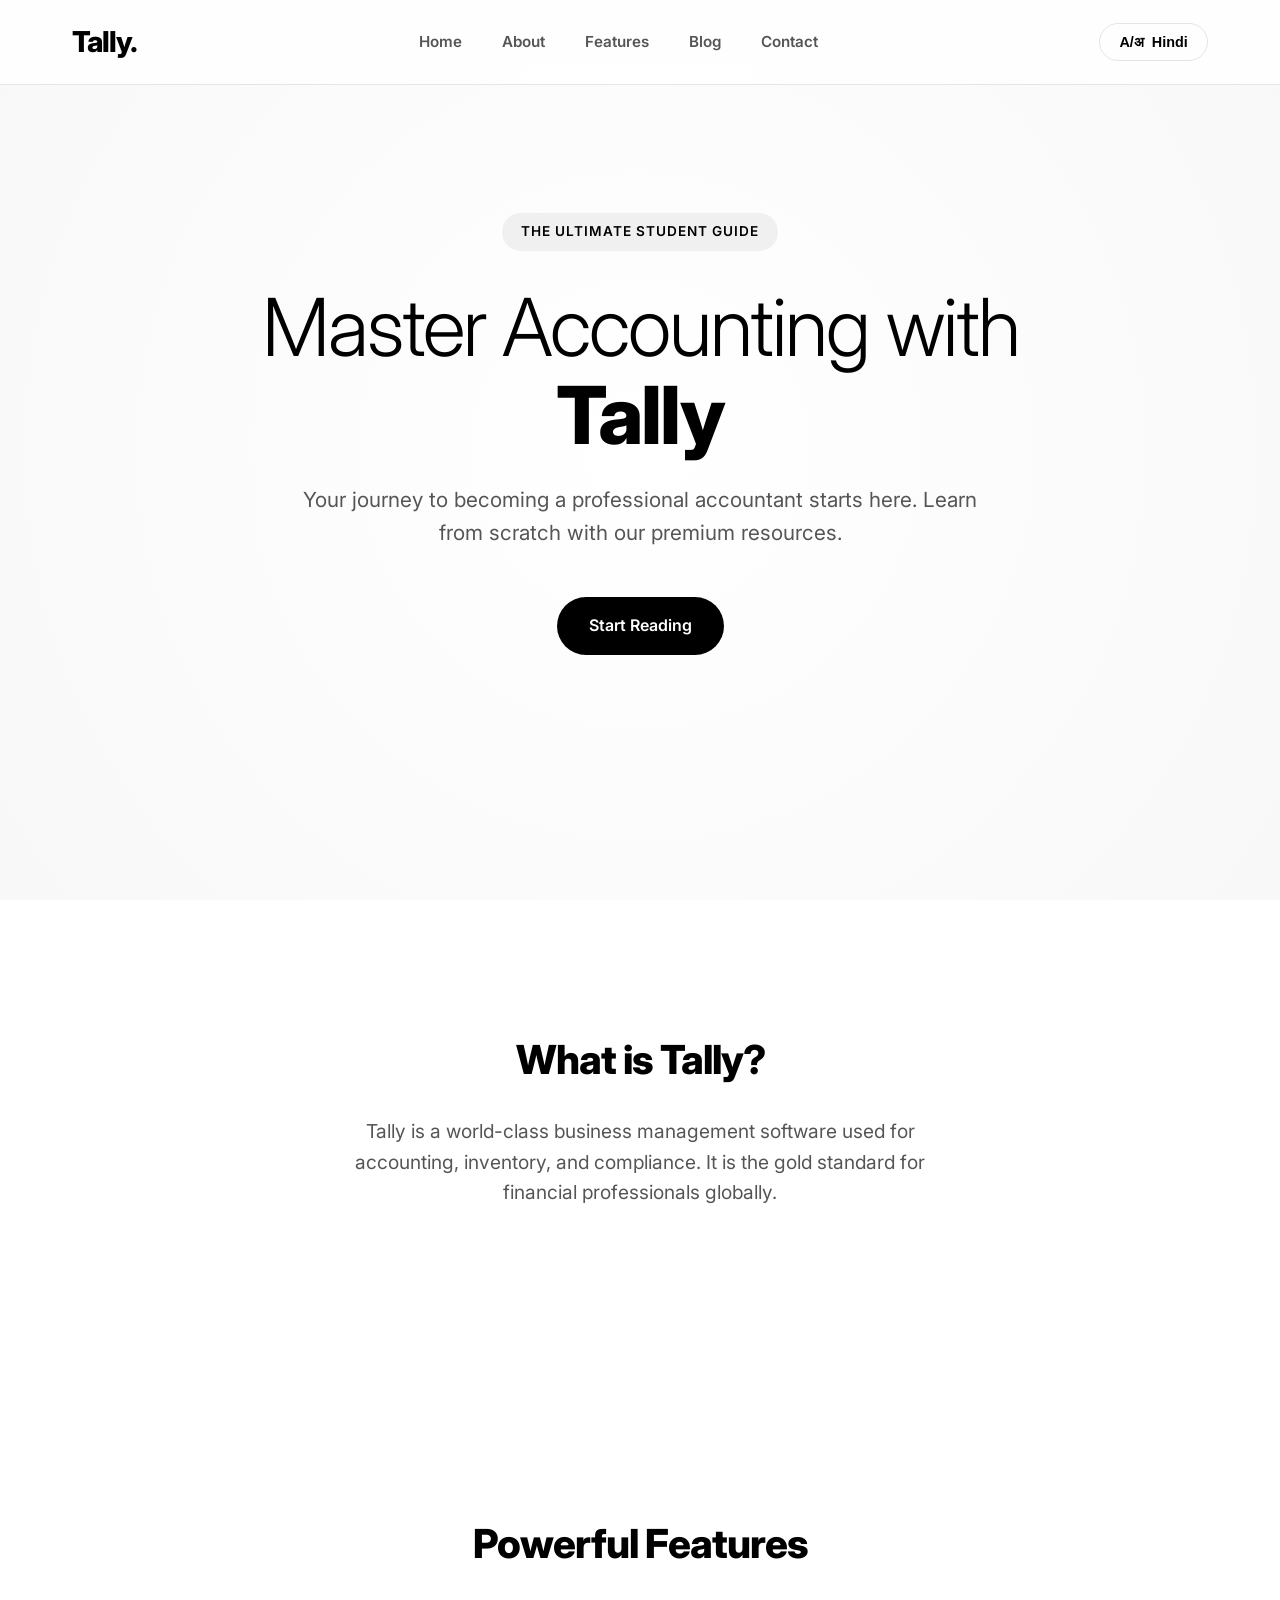
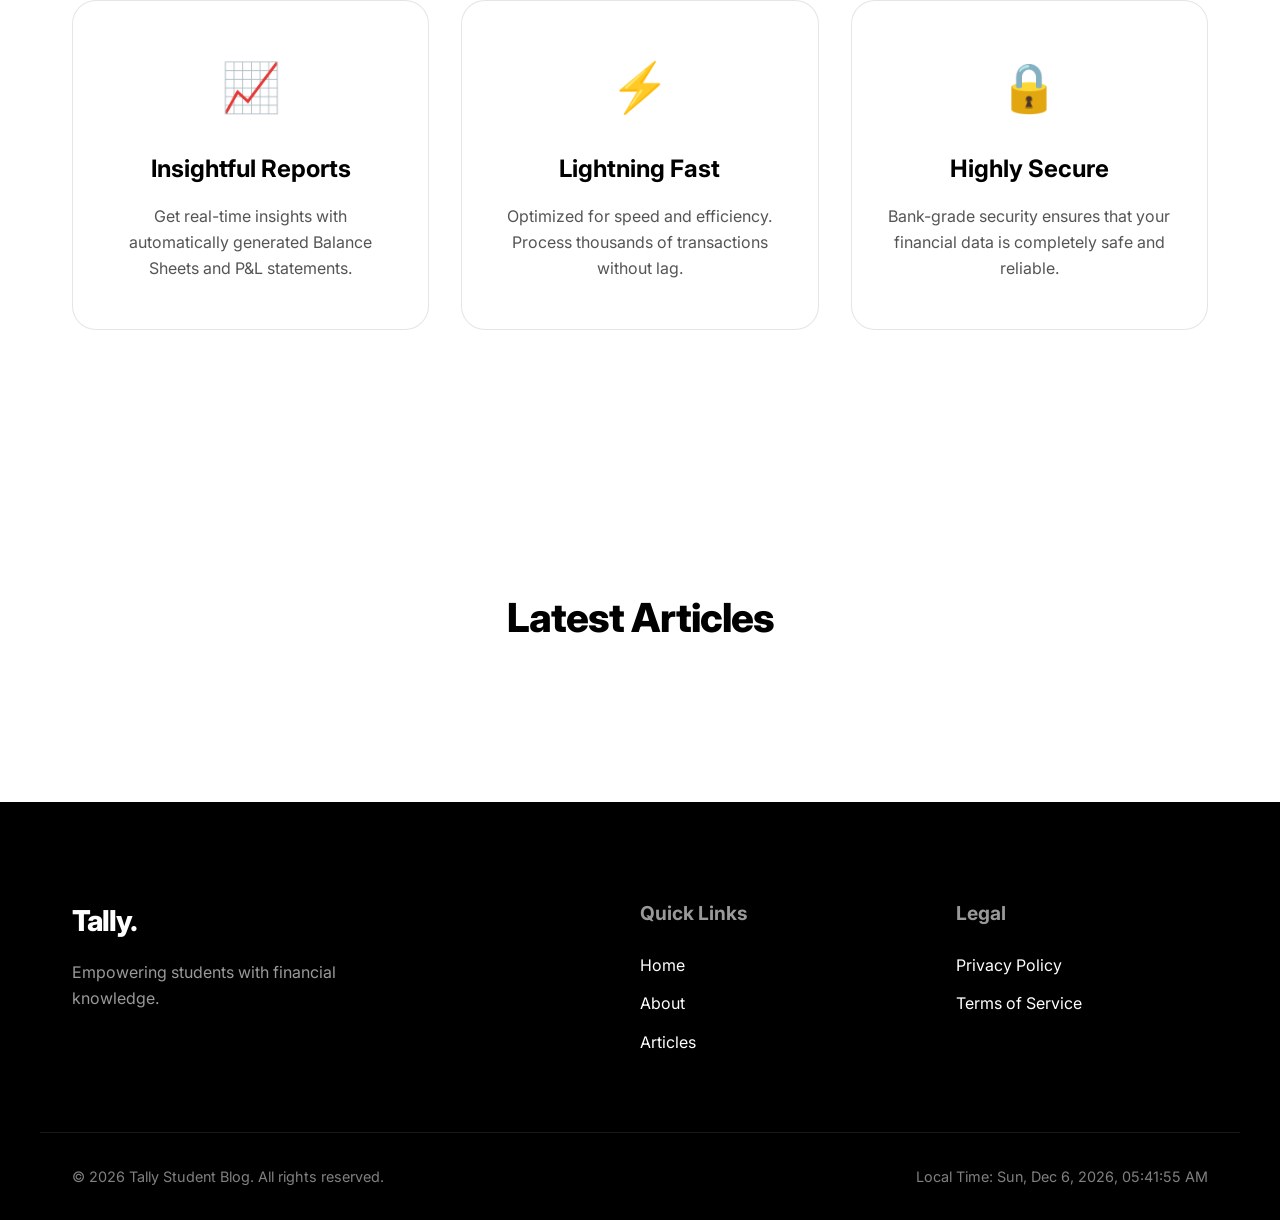
==== index.html @ 212e43d0 "Deployed website via PageIt" ====
<!DOCTYPE html>
<html lang="en">
<head>
    <meta charset="UTF-8">
    <meta name="viewport" content="width=device-width, initial-scale=1.0">
    <title>Tally</title>
    <link rel="preconnect" href="https://fonts.googleapis.com">
    <link rel="preconnect" href="https://fonts.gstatic.com" crossorigin>
    <link href="https://fonts.googleapis.com/css2?family=Inter:wght@300;400;600;800&display=swap" rel="stylesheet">
    <link rel="stylesheet" href="style.css">
</head>
<body>
    <header>
        <div class="header-container">
            <h1 class="logo">
                <span class="lang-en">Tally.</span>
                <span class="lang-hi hidden">टैली.</span>
            </h1>
            <nav>
                <ul class="nav-links">
                    <li><a href="#home" class="lang-en">Home</a><a href="#home" class="lang-hi hidden">होम</a></li>
                    <li><a href="#about" class="lang-en">About</a><a href="#about" class="lang-hi hidden">बारे में</a></li>
                    <li><a href="#features" class="lang-en">Features</a><a href="#features" class="lang-hi hidden">विशेषताएं</a></li>
                    <li><a href="#blog" class="lang-en">Blog</a><a href="#blog" class="lang-hi hidden">ब्लॉग</a></li>
                    <li><a href="#contact" class="lang-en">Contact</a><a href="#contact" class="lang-hi hidden">संपर्क</a></li>
                </ul>
            </nav>
            <button id="lang-toggle" class="btn">
                <span class="lang-text">A/अ</span> Hindi
            </button>
        </div>
    </header>

    <main>
        <section id="home" class="hero fade-in">
            <div class="hero-content">
                <div class="badge">
                    <span class="lang-en">The Ultimate Student Guide</span>
                    <span class="lang-hi hidden">छात्रों के लिए अंतिम मार्गदर्शिका</span>
                </div>
                <h2 class="lang-en title-large">Master Accounting with <br><strong>Tally</strong></h2>
                <h2 class="lang-hi hidden title-large"><strong>टैली</strong> के साथ <br>अकाउंटिंग में महारत हासिल करें</h2>
                <p class="lang-en subtitle">Your journey to becoming a professional accountant starts here. Learn from scratch with our premium resources.</p>
                <p class="lang-hi hidden subtitle">एक पेशेवर एकाउंटेंट बनने की आपकी यात्रा यहां से शुरू होती है। हमारे प्रीमियम संसाधनों के साथ शुरुआत से सीखें।</p>
                <div class="hero-actions">
                    <a href="#blog" class="btn-primary lang-en">Start Reading</a>
                    <a href="#blog" class="btn-primary lang-hi hidden">पढ़ना शुरू करें</a>
                </div>
            </div>
        </section>

        <section id="about" class="section fade-in">
            <div class="container text-center">
                <h3 class="lang-en section-title">What is Tally?</h3>
                <h3 class="lang-hi hidden section-title">टैली क्या है?</h3>
                <p class="lang-en section-desc">Tally is a world-class business management software used for accounting, inventory, and compliance. It is the gold standard for financial professionals globally.</p>
                <p class="lang-hi hidden section-desc">टैली अकाउंटिंग, इन्वेंट्री और अनुपालन के लिए उपयोग किया जाने वाला एक विश्व स्तरीय व्यवसाय प्रबंधन सॉफ्टवेयर है। यह विश्व स्तर पर वित्तीय पेशेवरों के लिए स्वर्ण मानक है।</p>
            </div>
        </section>

        <section id="features" class="section fade-in">
            <div class="container">
                <h3 class="lang-en section-title text-center">Powerful Features</h3>
                <h3 class="lang-hi hidden section-title text-center">शक्तिशाली विशेषताएं</h3>
                <div class="grid-3">
                    <div class="feature-card">
                        <div class="icon">📈</div>
                        <h4 class="lang-en">Insightful Reports</h4>
                        <h4 class="lang-hi hidden">व्यावहारिक रिपोर्ट</h4>
                        <p class="lang-en">Get real-time insights with automatically generated Balance Sheets and P&L statements.</p>
                        <p class="lang-hi hidden">स्वचालित रूप से उत्पन्न बैलेंस शीट और पी एंड एल स्टेटमेंट के साथ रीयल-टाइम अंतर्दृष्टि प्राप्त करें।</p>
                    </div>
                    <div class="feature-card">
                        <div class="icon">⚡</div>
                        <h4 class="lang-en">Lightning Fast</h4>
                        <h4 class="lang-hi hidden">बिजली सा तेज़</h4>
                        <p class="lang-en">Optimized for speed and efficiency. Process thousands of transactions without lag.</p>
                        <p class="lang-hi hidden">गति और दक्षता के लिए अनुकूलित। बिना अंतराल के हजारों लेनदेन की प्रक्रिया करें।</p>
                    </div>
                    <div class="feature-card">
                        <div class="icon">🔒</div>
                        <h4 class="lang-en">Highly Secure</h4>
                        <h4 class="lang-hi hidden">अत्यधिक सुरक्षित</h4>
                        <p class="lang-en">Bank-grade security ensures that your financial data is completely safe and reliable.</p>
                        <p class="lang-hi hidden">बैंक-ग्रेड सुरक्षा यह सुनिश्चित करती है कि आपका वित्तीय डेटा पूरी तरह से सुरक्षित और विश्वसनीय है।</p>
                    </div>
                </div>
            </div>
        </section>

        <section id="blog" class="section fade-in">
            <div class="container">
                <h3 class="lang-en section-title text-center">Latest Articles</h3>
                <h3 class="lang-hi hidden section-title text-center">नवीनतम लेख</h3>
                
                <div class="blog-grid">
                    <!-- NAYE BLOG CARDS YAHAN AAYENGE -->
                    <!-- PAGEIT_AUTO_INJECT_START -->
                    <!-- PAGEIT_AUTO_INJECT_END -->

                    <!-- TEMPLATE ENGINE FOR CARDS -->
                    <div style="display: none;">
                        <!-- PAGEIT_TEMPLATE_START -->
                        <article class="blog-card glass">
                            <h3 class="lang-en">{title}</h3>
                            <h3 class="lang-hi hidden">{title}</h3>
                            <div class="blog-content lang-en">
                                <p>Learn more about {title} in this detailed guide. Read the full article to master this topic.</p>
                            </div>
                            <div class="blog-content lang-hi hidden">
                                <p>इस विस्तृत मार्गदर्शिका में {title} के बारे में अधिक जानें। इस विषय में महारत हासिल करने के लिए पूरा लेख पढ़ें।</p>
                            </div>
                            <a href="{url}" class="read-more lang-en">Read Article &rarr;</a>
                            <a href="{url}" class="read-more lang-hi hidden">लेख पढ़ें &rarr;</a>
                        </article>
                        <!-- PAGEIT_TEMPLATE_END -->
                    </div>
                </div>
            </div>
        </section>
    </main>

    <footer id="contact">
        <div class="container footer-grid">
            <div class="footer-col">
                <h2 class="logo">
                    <span class="lang-en">Tally.</span>
                    <span class="lang-hi hidden">टैली.</span>
                </h2>
                <p class="lang-en">Empowering students with financial knowledge.</p>
                <p class="lang-hi hidden">छात्रों को वित्तीय ज्ञान के साथ सशक्त बनाना।</p>
            </div>
            <div class="footer-col">
                <h4 class="lang-en">Quick Links</h4>
                <h4 class="lang-hi hidden">त्वरित लिंक</h4>
                <ul>
                    <li><a href="#home" class="lang-en">Home</a><a href="#home" class="lang-hi hidden">होम</a></li>
                    <li><a href="#about" class="lang-en">About</a><a href="#about" class="lang-hi hidden">बारे में</a></li>
                    <li><a href="#blog" class="lang-en">Articles</a><a href="#blog" class="lang-hi hidden">लेख</a></li>
                </ul>
            </div>
            <div class="footer-col">
                <h4 class="lang-en">Legal</h4>
                <h4 class="lang-hi hidden">कानूनी</h4>
                <ul>
                    <li><a href="#" class="lang-en">Privacy Policy</a><a href="#" class="lang-hi hidden">गोपनीयता नीति</a></li>
                    <li><a href="#" class="lang-en">Terms of Service</a><a href="#" class="lang-hi hidden">सेवा की शर्तें</a></li>
                </ul>
            </div>
        </div>
        <div class="footer-bottom container">
            <p class="lang-en">&copy; 2026 Tally Student Blog. All rights reserved.</p>
            <p class="lang-hi hidden">&copy; 2026 टैली स्टूडेंट ब्लॉग. सभी अधिकार सुरक्षित।</p>
            <div class="clock-container">
                <span class="lang-en">Local Time: </span>
                <span class="lang-hi hidden">स्थानीय समय: </span>
                <span id="live-clock"></span>
            </div>
        </div>
    </footer>

    <script src="script.js"></script>

    <!-- FULL PAGE WRAPPER TEMPLATE (Ye naye blogs me Header/Footer add karega) -->
    <div style="display: none;">
        <!-- PAGEIT_PAGE_TEMPLATE_START -->
        <!DOCTYPE html>
        <html lang="en">
        <head>
            <meta charset="UTF-8">
            <meta name="viewport" content="width=device-width, initial-scale=1.0">
            <title>{title} - Tally</title>
            <link rel="preconnect" href="https://fonts.googleapis.com">
            <link rel="preconnect" href="https://fonts.gstatic.com" crossorigin>
            <link href="https://fonts.googleapis.com/css2?family=Inter:wght@300;400;600;800&display=swap" rel="stylesheet">
            <link rel="stylesheet" href="style.css">
            <style>
                .blog-page-content { max-width: 800px; margin: 120px auto 50px; padding: 2rem; background: #fff; border-radius: 12px; box-shadow: 0 10px 30px rgba(0,0,0,0.05); }
                .blog-page-content h1 { font-size: 2.5rem; margin-bottom: 1.5rem; }
                .blog-page-content p { font-size: 1.1rem; line-height: 1.8; margin-bottom: 1.5rem; color: #444; }
                .blog-page-content img { max-width: 100%; border-radius: 8px; margin: 1rem 0; }
            </style>
        </head>
        <body>
            <header>
                <div class="header-container">
                    <h1 class="logo">Tally.</h1>
                    <nav>
                        <ul class="nav-links">
                            <li><a href="index.html" style="text-decoration: none; font-weight: bold; color: black;">&larr; Back to Home</a></li>
                        </ul>
                    </nav>
                </div>
            </header>

            <main class="blog-page-content">
                <h1>{title}</h1>
                <hr style="margin-bottom: 20px; border: 0; border-top: 1px solid #eee;">
                
                <div class="content-body">
                    {content}
                </div>
            </main>

            <footer style="background: #000; color: #fff; padding: 2rem; text-align: center; margin-top: 50px;">
                <p>&copy; 2026 Tally Student Blog. All rights reserved.</p>
            </footer>
        </body>
        </html>
        <!-- PAGEIT_PAGE_TEMPLATE_END -->
    </div>

</body>
</html>
---- style.css ----
/* Tally Blog - Premium Minimalist Theme */

:root {
    --bg-color: #ffffff;
    --text-primary: #000000;
    --text-secondary: #555555;
    --border-color: rgba(0, 0, 0, 0.1);
    --hover-bg: rgba(0, 0, 0, 0.05);
    --card-bg: #ffffff;
    --font-main: 'Inter', sans-serif;
    --transition: all 0.4s cubic-bezier(0.16, 1, 0.3, 1);
}

html {
    scroll-behavior: smooth;
}

* {
    margin: 0;
    padding: 0;
    box-sizing: border-box;
}

body {
    font-family: var(--font-main);
    background-color: var(--bg-color);
    color: var(--text-primary);
    line-height: 1.6;
    -webkit-font-smoothing: antialiased;
    overflow-x: hidden;
}

.hidden {
    display: none !important;
}

.container {
    max-width: 1200px;
    margin: 0 auto;
    padding: 0 2rem;
}

.text-center { text-align: center; }

/* Header with Glassmorphism */
header {
    position: fixed;
    top: 0;
    width: 100%;
    z-index: 1000;
    background: rgba(255, 255, 255, 0.8);
    backdrop-filter: blur(12px);
    -webkit-backdrop-filter: blur(12px);
    border-bottom: 1px solid var(--border-color);
    transition: var(--transition);
}

.header-container {
    max-width: 1200px;
    margin: 0 auto;
    padding: 1.2rem 2rem;
    display: flex;
    justify-content: space-between;
    align-items: center;
}

.logo {
    font-size: 1.8rem;
    font-weight: 800;
    letter-spacing: -1px;
}

nav ul {
    list-style: none;
    display: flex;
    gap: 2.5rem;
}

nav a {
    text-decoration: none;
    color: var(--text-secondary);
    font-weight: 600;
    font-size: 0.95rem;
    transition: var(--transition);
    position: relative;
}

nav a:hover {
    color: var(--text-primary);
}

nav a::after {
    content: '';
    position: absolute;
    width: 0;
    height: 2px;
    bottom: -4px;
    left: 0;
    background-color: var(--text-primary);
    transition: var(--transition);
}

nav a:hover::after {
    width: 100%;
}

/* Button styling */
.btn {
    background-color: transparent;
    color: var(--text-primary);
    border: 1px solid var(--border-color);
    border-radius: 50px;
    padding: 0.6rem 1.2rem;
    font-weight: 600;
    font-size: 0.9rem;
    cursor: pointer;
    transition: var(--transition);
    display: flex;
    align-items: center;
    gap: 0.5rem;
}

.btn:hover {
    background-color: var(--text-primary);
    color: var(--bg-color);
    transform: translateY(-2px);
    box-shadow: 0 10px 20px rgba(0,0,0,0.1);
}

.btn-primary {
    background-color: var(--text-primary);
    color: var(--bg-color);
    text-decoration: none;
    padding: 1rem 2rem;
    border-radius: 50px;
    font-weight: 600;
    display: inline-block;
    transition: var(--transition);
}

.btn-primary:hover {
    transform: translateY(-3px) scale(1.02);
    box-shadow: 0 15px 30px rgba(0,0,0,0.15);
}

/* Sections */
section {
    padding: 8rem 0;
}

.section-title {
    font-size: 2.5rem;
    font-weight: 800;
    margin-bottom: 1.5rem;
    letter-spacing: -1px;
}

.section-desc {
    font-size: 1.2rem;
    color: var(--text-secondary);
    max-width: 600px;
    margin: 0 auto 3rem;
}

/* Hero Section */
.hero {
    min-height: 100vh;
    display: flex;
    align-items: center;
    justify-content: center;
    text-align: center;
    padding-top: 6rem;
    background: radial-gradient(circle at center, #ffffff 0%, #f8f8f8 100%);
}

.badge {
    display: inline-block;
    padding: 0.5rem 1.2rem;
    background: var(--hover-bg);
    border-radius: 50px;
    font-size: 0.85rem;
    font-weight: 600;
    margin-bottom: 2rem;
    letter-spacing: 1px;
    text-transform: uppercase;
}

.title-large {
    font-size: 5rem;
    font-weight: 300;
    line-height: 1.1;
    letter-spacing: -2px;
    margin-bottom: 1.5rem;
}

.title-large strong {
    font-weight: 800;
}

.subtitle {
    font-size: 1.3rem;
    color: var(--text-secondary);
    max-width: 700px;
    margin: 0 auto 3rem;
}

/* Features Grid */
.grid-3 {
    display: grid;
    grid-template-columns: repeat(auto-fit, minmax(300px, 1fr));
    gap: 2rem;
}

.feature-card {
    padding: 3rem 2rem;
    border-radius: 24px;
    background: var(--card-bg);
    border: 1px solid var(--border-color);
    transition: var(--transition);
    text-align: center;
}

.feature-card:hover {
    transform: translateY(-10px);
    box-shadow: 0 20px 40px rgba(0,0,0,0.08);
    border-color: rgba(0,0,0,0.2);
}

.feature-card .icon {
    font-size: 3rem;
    margin-bottom: 1.5rem;
}

.feature-card h4 {
    font-size: 1.5rem;
    margin-bottom: 1rem;
}

.feature-card p {
    color: var(--text-secondary);
}

/* Blog Grid */
.blog-grid {
    display: grid;
    grid-template-columns: repeat(auto-fit, minmax(400px, 1fr));
    gap: 3rem;
    max-width: 1000px;
    margin: 0 auto;
}

.blog-card {
    padding: 3rem;
    border-radius: 24px;
    border: 1px solid var(--border-color);
    background: var(--bg-color);
    transition: var(--transition);
    position: relative;
    overflow: hidden;
}

.blog-card::before {
    content: '';
    position: absolute;
    top: 0; left: 0; width: 100%; height: 100%;
    background: linear-gradient(135deg, rgba(0,0,0,0.02) 0%, rgba(0,0,0,0) 100%);
    opacity: 0;
    transition: var(--transition);
}

.blog-card:hover::before {
    opacity: 1;
}

.blog-card:hover {
    transform: translateY(-5px);
    box-shadow: 0 15px 35px rgba(0,0,0,0.06);
}

.blog-card h3 {
    font-size: 1.8rem;
    margin-bottom: 1.5rem;
    letter-spacing: -0.5px;
}

.blog-card p {
    color: var(--text-secondary);
    margin-bottom: 2rem;
}

.read-more {
    text-decoration: none;
    color: var(--text-primary);
    font-weight: 600;
    display: inline-flex;
    align-items: center;
    transition: var(--transition);
}

.read-more:hover {
    transform: translateX(5px);
}

/* Footer */
footer {
    background: #000000;
    color: #ffffff;
    padding: 6rem 0 2rem;
}

footer .logo {
    color: #ffffff;
    margin-bottom: 1rem;
}

.footer-grid {
    display: grid;
    grid-template-columns: 2fr 1fr 1fr;
    gap: 4rem;
    margin-bottom: 4rem;
}

.footer-col h4 {
    font-size: 1.2rem;
    margin-bottom: 1.5rem;
    color: rgba(255,255,255,0.6);
}

.footer-col p {
    color: rgba(255,255,255,0.6);
    max-width: 300px;
}

.footer-col ul {
    list-style: none;
}

.footer-col ul li {
    margin-bottom: 0.8rem;
}

.footer-col ul a {
    color: #ffffff;
    text-decoration: none;
    transition: var(--transition);
}

.footer-col ul a:hover {
    opacity: 0.7;
    padding-left: 5px;
}

.footer-bottom {
    display: flex;
    justify-content: space-between;
    align-items: center;
    padding-top: 2rem;
    border-top: 1px solid rgba(255,255,255,0.1);
    color: rgba(255,255,255,0.5);
    font-size: 0.9rem;
}

/* Animations */
.fade-in {
    opacity: 0;
    transform: translateY(30px);
    transition: opacity 0.8s ease-out, transform 0.8s ease-out;
}

.fade-in.visible {
    opacity: 1;
    transform: translateY(0);
}

/* Responsive */
@media (max-width: 768px) {
    .header-container { padding: 1rem; }
    nav { display: none; }
    .title-large { font-size: 3.5rem; }
    .hero { padding-top: 4rem; }
    .grid-3 { grid-template-columns: 1fr; }
    .footer-grid { grid-template-columns: 1fr; gap: 2rem; }
    .footer-bottom { flex-direction: column; gap: 1rem; text-align: center; }
}
---- style.css ----
/* Tally Blog - Premium Minimalist Theme */

:root {
    --bg-color: #ffffff;
    --text-primary: #000000;
    --text-secondary: #555555;
    --border-color: rgba(0, 0, 0, 0.1);
    --hover-bg: rgba(0, 0, 0, 0.05);
    --card-bg: #ffffff;
    --font-main: 'Inter', sans-serif;
    --transition: all 0.4s cubic-bezier(0.16, 1, 0.3, 1);
}

html {
    scroll-behavior: smooth;
}

* {
    margin: 0;
    padding: 0;
    box-sizing: border-box;
}

body {
    font-family: var(--font-main);
    background-color: var(--bg-color);
    color: var(--text-primary);
    line-height: 1.6;
    -webkit-font-smoothing: antialiased;
    overflow-x: hidden;
}

.hidden {
    display: none !important;
}

.container {
    max-width: 1200px;
    margin: 0 auto;
    padding: 0 2rem;
}

.text-center { text-align: center; }

/* Header with Glassmorphism */
header {
    position: fixed;
    top: 0;
    width: 100%;
    z-index: 1000;
    background: rgba(255, 255, 255, 0.8);
    backdrop-filter: blur(12px);
    -webkit-backdrop-filter: blur(12px);
    border-bottom: 1px solid var(--border-color);
    transition: var(--transition);
}

.header-container {
    max-width: 1200px;
    margin: 0 auto;
    padding: 1.2rem 2rem;
    display: flex;
    justify-content: space-between;
    align-items: center;
}

.logo {
    font-size: 1.8rem;
    font-weight: 800;
    letter-spacing: -1px;
}

nav ul {
    list-style: none;
    display: flex;
    gap: 2.5rem;
}

nav a {
    text-decoration: none;
    color: var(--text-secondary);
    font-weight: 600;
    font-size: 0.95rem;
    transition: var(--transition);
    position: relative;
}

nav a:hover {
    color: var(--text-primary);
}

nav a::after {
    content: '';
    position: absolute;
    width: 0;
    height: 2px;
    bottom: -4px;
    left: 0;
    background-color: var(--text-primary);
    transition: var(--transition);
}

nav a:hover::after {
    width: 100%;
}

/* Button styling */
.btn {
    background-color: transparent;
    color: var(--text-primary);
    border: 1px solid var(--border-color);
    border-radius: 50px;
    padding: 0.6rem 1.2rem;
    font-weight: 600;
    font-size: 0.9rem;
    cursor: pointer;
    transition: var(--transition);
    display: flex;
    align-items: center;
    gap: 0.5rem;
}

.btn:hover {
    background-color: var(--text-primary);
    color: var(--bg-color);
    transform: translateY(-2px);
    box-shadow: 0 10px 20px rgba(0,0,0,0.1);
}

.btn-primary {
    background-color: var(--text-primary);
    color: var(--bg-color);
    text-decoration: none;
    padding: 1rem 2rem;
    border-radius: 50px;
    font-weight: 600;
    display: inline-block;
    transition: var(--transition);
}

.btn-primary:hover {
    transform: translateY(-3px) scale(1.02);
    box-shadow: 0 15px 30px rgba(0,0,0,0.15);
}

/* Sections */
section {
    padding: 8rem 0;
}

.section-title {
    font-size: 2.5rem;
    font-weight: 800;
    margin-bottom: 1.5rem;
    letter-spacing: -1px;
}

.section-desc {
    font-size: 1.2rem;
    color: var(--text-secondary);
    max-width: 600px;
    margin: 0 auto 3rem;
}

/* Hero Section */
.hero {
    min-height: 100vh;
    display: flex;
    align-items: center;
    justify-content: center;
    text-align: center;
    padding-top: 6rem;
    background: radial-gradient(circle at center, #ffffff 0%, #f8f8f8 100%);
}

.badge {
    display: inline-block;
    padding: 0.5rem 1.2rem;
    background: var(--hover-bg);
    border-radius: 50px;
    font-size: 0.85rem;
    font-weight: 600;
    margin-bottom: 2rem;
    letter-spacing: 1px;
    text-transform: uppercase;
}

.title-large {
    font-size: 5rem;
    font-weight: 300;
    line-height: 1.1;
    letter-spacing: -2px;
    margin-bottom: 1.5rem;
}

.title-large strong {
    font-weight: 800;
}

.subtitle {
    font-size: 1.3rem;
    color: var(--text-secondary);
    max-width: 700px;
    margin: 0 auto 3rem;
}

/* Features Grid */
.grid-3 {
    display: grid;
    grid-template-columns: repeat(auto-fit, minmax(300px, 1fr));
    gap: 2rem;
}

.feature-card {
    padding: 3rem 2rem;
    border-radius: 24px;
    background: var(--card-bg);
    border: 1px solid var(--border-color);
    transition: var(--transition);
    text-align: center;
}

.feature-card:hover {
    transform: translateY(-10px);
    box-shadow: 0 20px 40px rgba(0,0,0,0.08);
    border-color: rgba(0,0,0,0.2);
}

.feature-card .icon {
    font-size: 3rem;
    margin-bottom: 1.5rem;
}

.feature-card h4 {
    font-size: 1.5rem;
    margin-bottom: 1rem;
}

.feature-card p {
    color: var(--text-secondary);
}

/* Blog Grid */
.blog-grid {
    display: grid;
    grid-template-columns: repeat(auto-fit, minmax(400px, 1fr));
    gap: 3rem;
    max-width: 1000px;
    margin: 0 auto;
}

.blog-card {
    padding: 3rem;
    border-radius: 24px;
    border: 1px solid var(--border-color);
    background: var(--bg-color);
    transition: var(--transition);
    position: relative;
    overflow: hidden;
}

.blog-card::before {
    content: '';
    position: absolute;
    top: 0; left: 0; width: 100%; height: 100%;
    background: linear-gradient(135deg, rgba(0,0,0,0.02) 0%, rgba(0,0,0,0) 100%);
    opacity: 0;
    transition: var(--transition);
}

.blog-card:hover::before {
    opacity: 1;
}

.blog-card:hover {
    transform: translateY(-5px);
    box-shadow: 0 15px 35px rgba(0,0,0,0.06);
}

.blog-card h3 {
    font-size: 1.8rem;
    margin-bottom: 1.5rem;
    letter-spacing: -0.5px;
}

.blog-card p {
    color: var(--text-secondary);
    margin-bottom: 2rem;
}

.read-more {
    text-decoration: none;
    color: var(--text-primary);
    font-weight: 600;
    display: inline-flex;
    align-items: center;
    transition: var(--transition);
}

.read-more:hover {
    transform: translateX(5px);
}

/* Footer */
footer {
    background: #000000;
    color: #ffffff;
    padding: 6rem 0 2rem;
}

footer .logo {
    color: #ffffff;
    margin-bottom: 1rem;
}

.footer-grid {
    display: grid;
    grid-template-columns: 2fr 1fr 1fr;
    gap: 4rem;
    margin-bottom: 4rem;
}

.footer-col h4 {
    font-size: 1.2rem;
    margin-bottom: 1.5rem;
    color: rgba(255,255,255,0.6);
}

.footer-col p {
    color: rgba(255,255,255,0.6);
    max-width: 300px;
}

.footer-col ul {
    list-style: none;
}

.footer-col ul li {
    margin-bottom: 0.8rem;
}

.footer-col ul a {
    color: #ffffff;
    text-decoration: none;
    transition: var(--transition);
}

.footer-col ul a:hover {
    opacity: 0.7;
    padding-left: 5px;
}

.footer-bottom {
    display: flex;
    justify-content: space-between;
    align-items: center;
    padding-top: 2rem;
    border-top: 1px solid rgba(255,255,255,0.1);
    color: rgba(255,255,255,0.5);
    font-size: 0.9rem;
}

/* Animations */
.fade-in {
    opacity: 0;
    transform: translateY(30px);
    transition: opacity 0.8s ease-out, transform 0.8s ease-out;
}

.fade-in.visible {
    opacity: 1;
    transform: translateY(0);
}

/* Responsive */
@media (max-width: 768px) {
    .header-container { padding: 1rem; }
    nav { display: none; }
    .title-large { font-size: 3.5rem; }
    .hero { padding-top: 4rem; }
    .grid-3 { grid-template-columns: 1fr; }
    .footer-grid { grid-template-columns: 1fr; gap: 2rem; }
    .footer-bottom { flex-direction: column; gap: 1rem; text-align: center; }
}
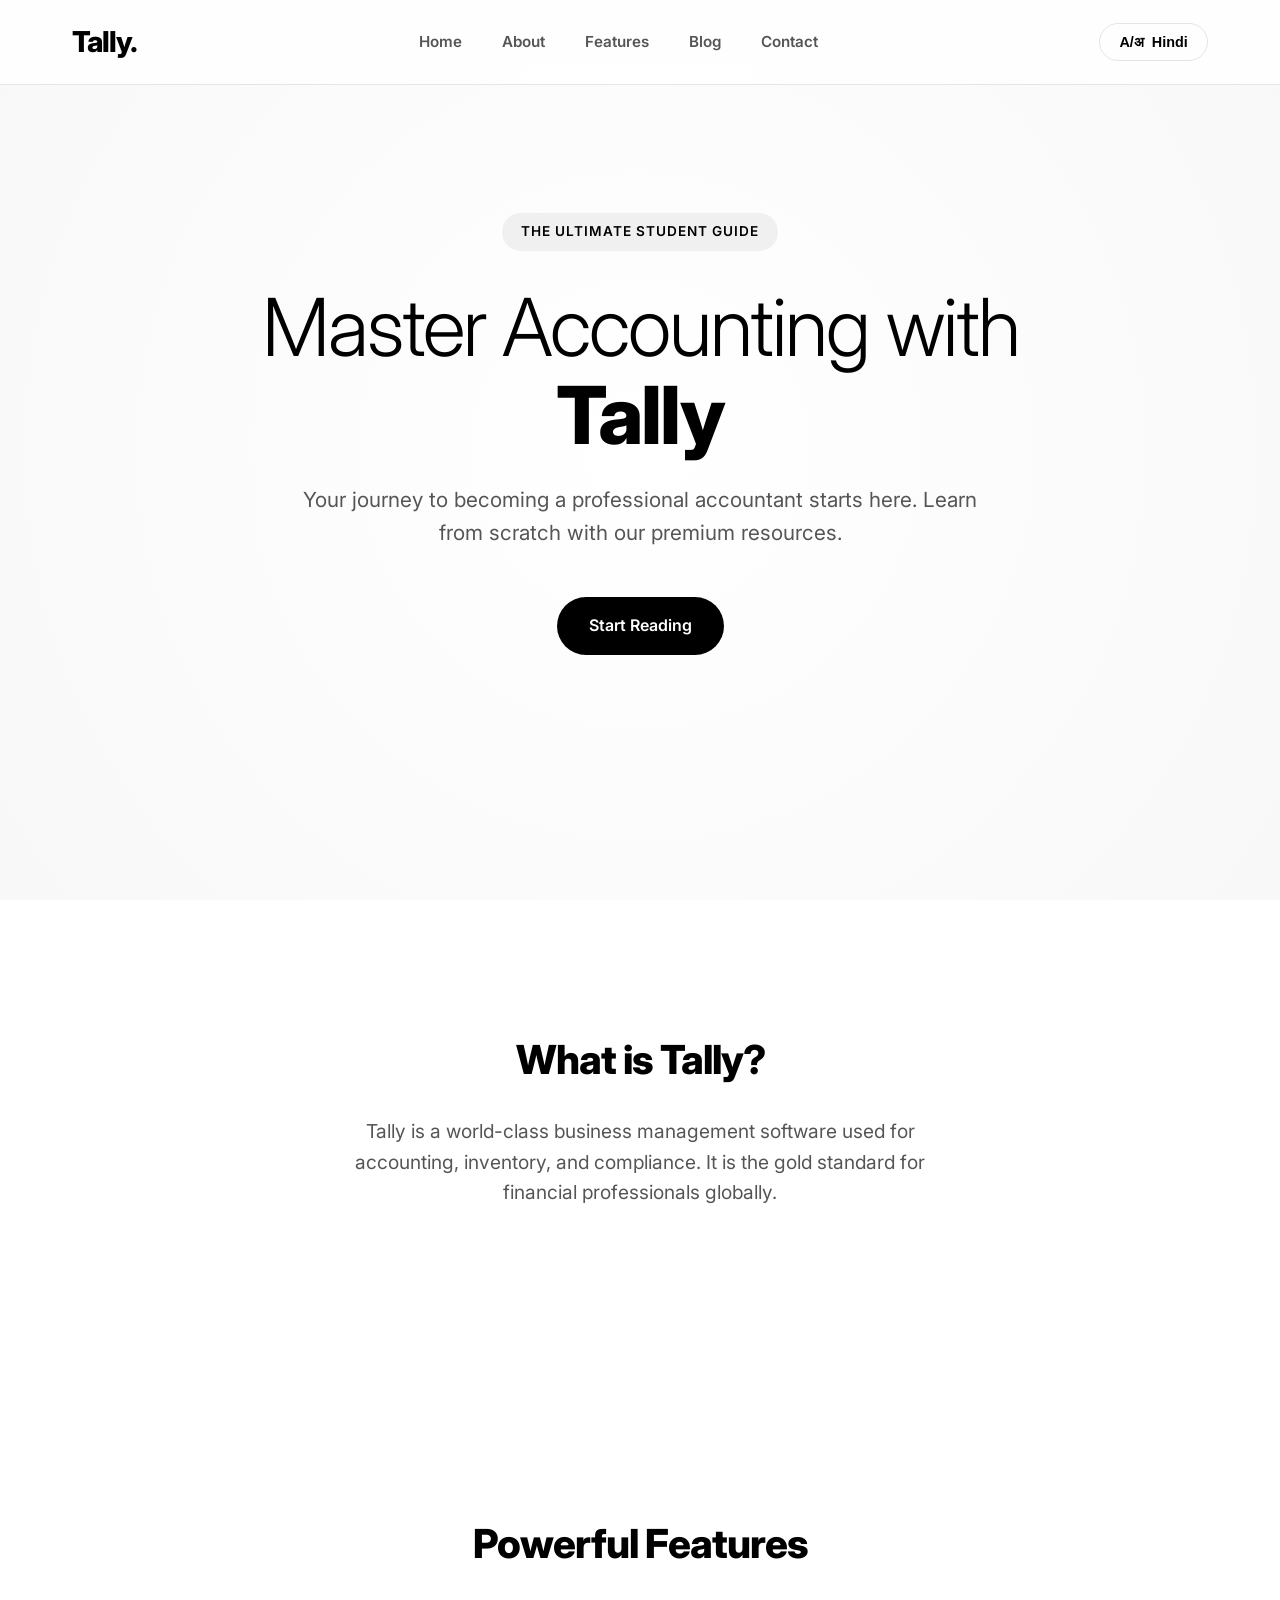
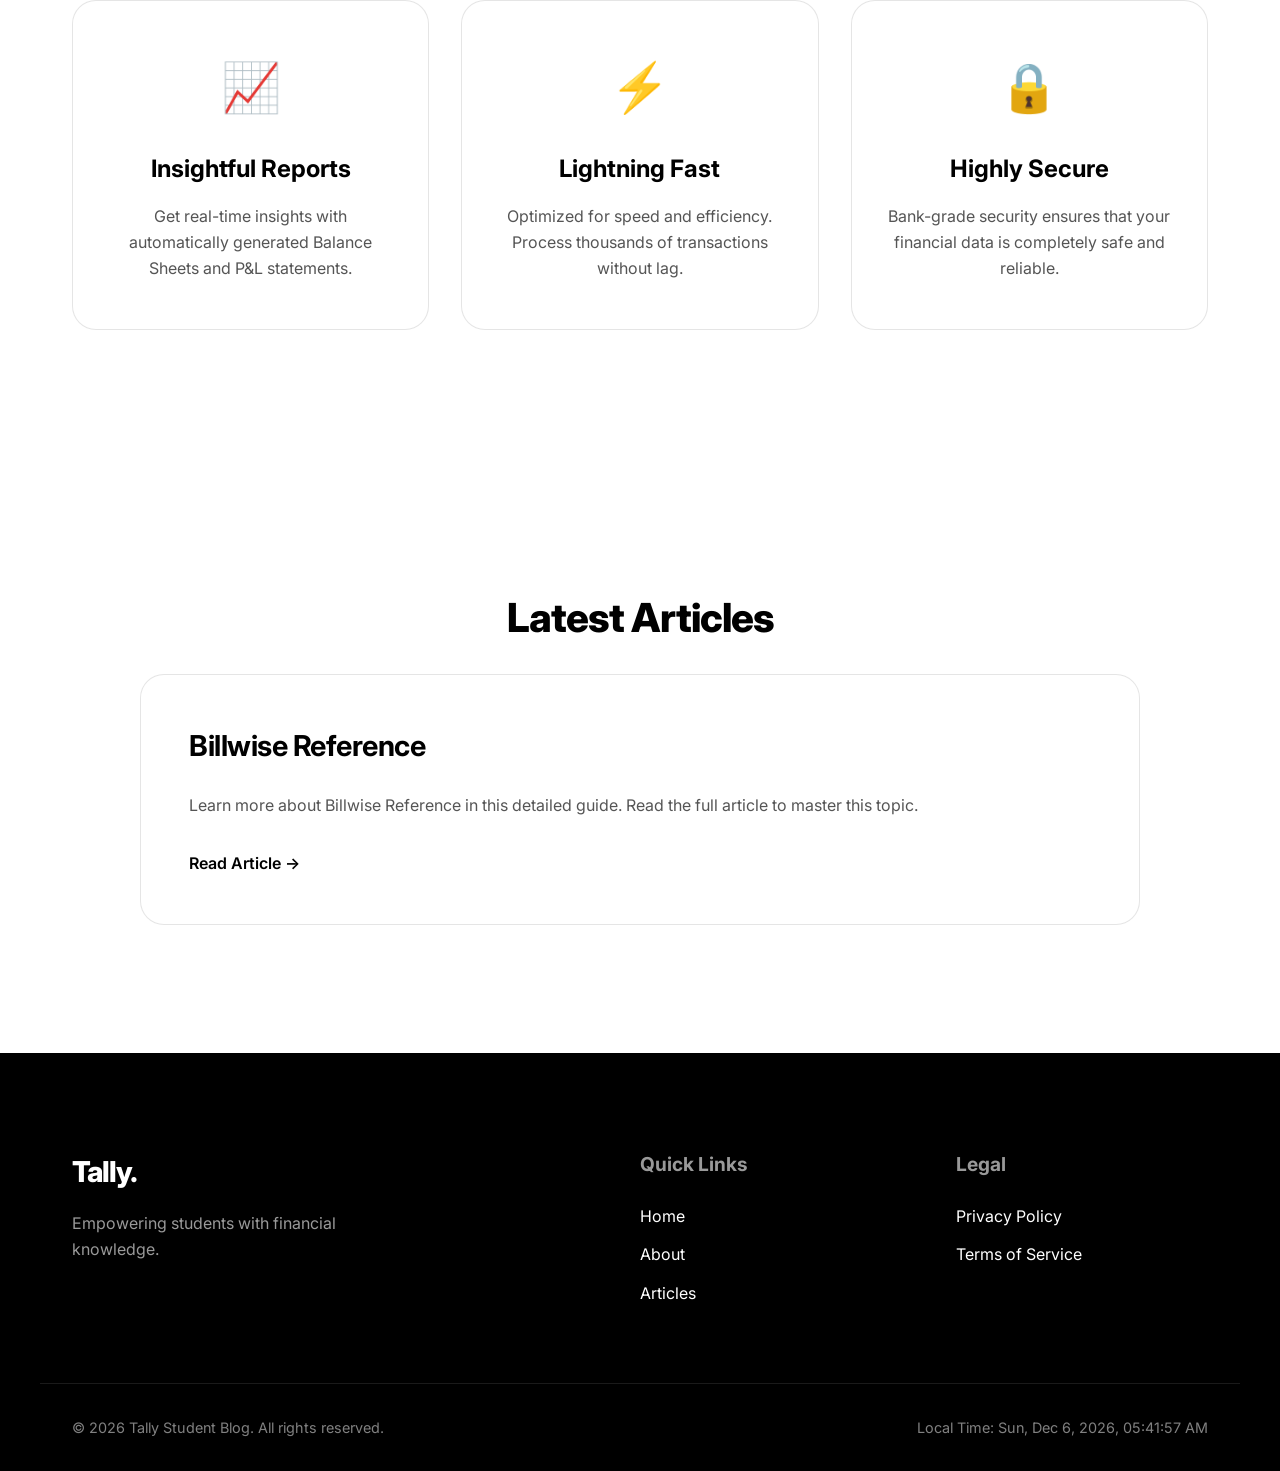
==== commit 42198e87: "Published new blog post via PageIt" ====
--- a/index.html
+++ b/index.html
@@ -96,6 +96,19 @@
                 <div class="blog-grid">
                     <!-- NAYE BLOG CARDS YAHAN AAYENGE -->
                     <!-- PAGEIT_AUTO_INJECT_START -->
+                        <article class="blog-card glass">
+                            <h3 class="lang-en">Billwise Reference</h3>
+                            <h3 class="lang-hi hidden">Billwise Reference</h3>
+                            <div class="blog-content lang-en">
+                                <p>Learn more about Billwise Reference in this detailed guide. Read the full article to master this topic.</p>
+                            </div>
+                            <div class="blog-content lang-hi hidden">
+                                <p>इस विस्तृत मार्गदर्शिका में Billwise Reference के बारे में अधिक जानें। इस विषय में महारत हासिल करने के लिए पूरा लेख पढ़ें।</p>
+                            </div>
+                            <a href="billwise-reference.html" class="read-more lang-en">Read Article &rarr;</a>
+                            <a href="billwise-reference.html" class="read-more lang-hi hidden">लेख पढ़ें &rarr;</a>
+                        </article>
+                        
                     <!-- PAGEIT_AUTO_INJECT_END -->
 
                     <!-- TEMPLATE ENGINE FOR CARDS -->
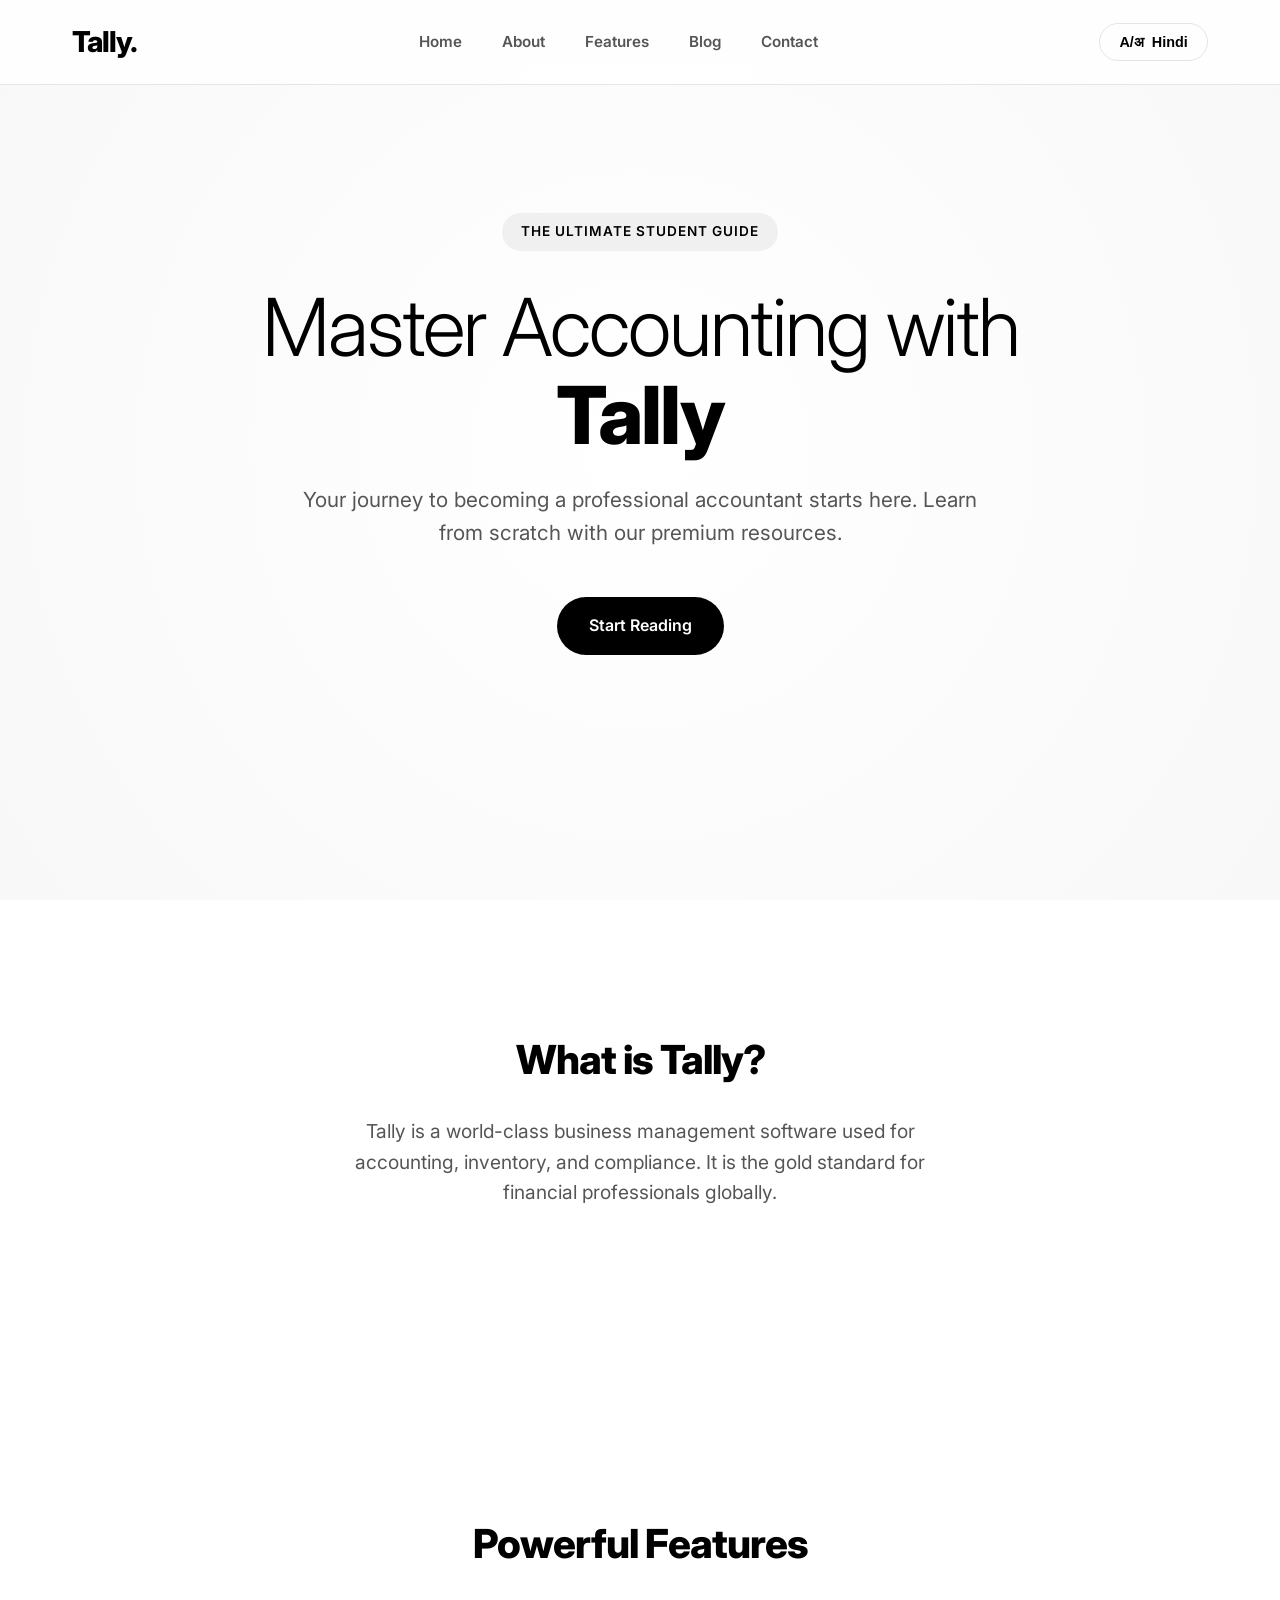
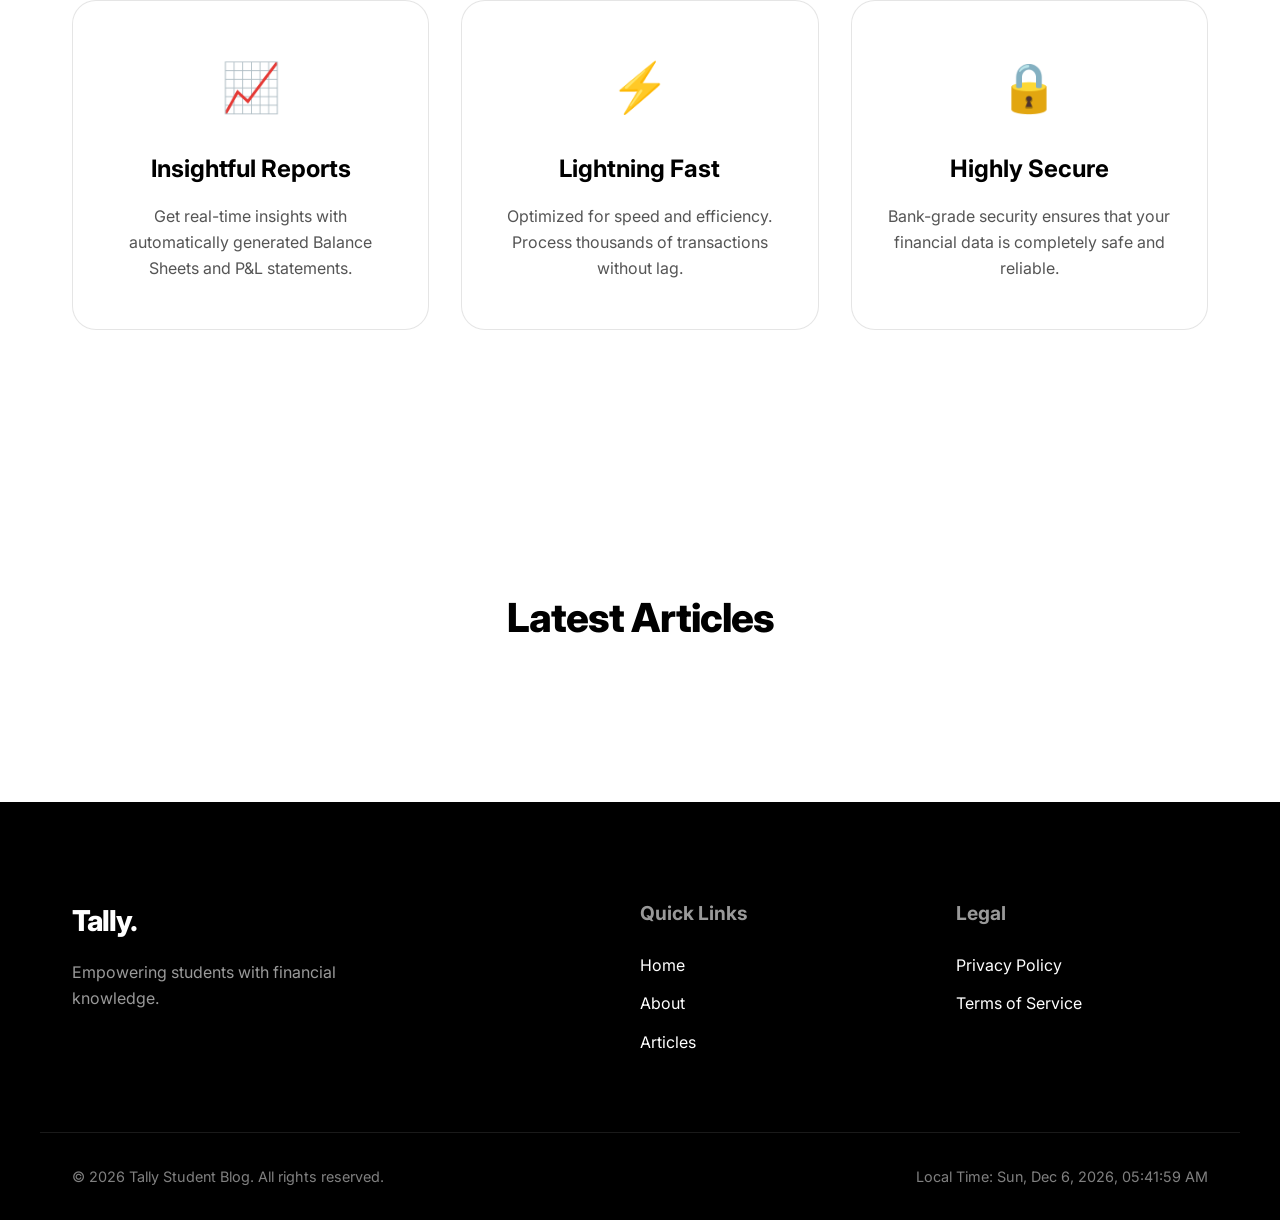
==== commit e3707299: "Deployed website via PageIt" ====
--- a/index.html
+++ b/index.html
@@ -96,25 +96,12 @@
                 <div class="blog-grid">
                     <!-- NAYE BLOG CARDS YAHAN AAYENGE -->
                     <!-- PAGEIT_AUTO_INJECT_START -->
-                        <article class="blog-card glass">
-                            <h3 class="lang-en">Billwise Reference</h3>
-                            <h3 class="lang-hi hidden">Billwise Reference</h3>
-                            <div class="blog-content lang-en">
-                                <p>Learn more about Billwise Reference in this detailed guide. Read the full article to master this topic.</p>
-                            </div>
-                            <div class="blog-content lang-hi hidden">
-                                <p>इस विस्तृत मार्गदर्शिका में Billwise Reference के बारे में अधिक जानें। इस विषय में महारत हासिल करने के लिए पूरा लेख पढ़ें।</p>
-                            </div>
-                            <a href="billwise-reference.html" class="read-more lang-en">Read Article &rarr;</a>
-                            <a href="billwise-reference.html" class="read-more lang-hi hidden">लेख पढ़ें &rarr;</a>
-                        </article>
-                        
                     <!-- PAGEIT_AUTO_INJECT_END -->
 
                     <!-- TEMPLATE ENGINE FOR CARDS -->
                     <div style="display: none;">
                         <!-- PAGEIT_TEMPLATE_START -->
-                        <article class="blog-card glass">
+                        <article class="blog-card glass" onclick="window.location.href='{url}'" style="cursor: pointer; position: relative; z-index: 50;">
                             <h3 class="lang-en">{title}</h3>
                             <h3 class="lang-hi hidden">{title}</h3>
                             <div class="blog-content lang-en">
@@ -123,8 +110,8 @@
                             <div class="blog-content lang-hi hidden">
                                 <p>इस विस्तृत मार्गदर्शिका में {title} के बारे में अधिक जानें। इस विषय में महारत हासिल करने के लिए पूरा लेख पढ़ें।</p>
                             </div>
-                            <a href="{url}" class="read-more lang-en">Read Article &rarr;</a>
-                            <a href="{url}" class="read-more lang-hi hidden">लेख पढ़ें &rarr;</a>
+                            <a href="{url}" class="read-more lang-en" style="position: relative; z-index: 100; pointer-events: auto;">Read Article &rarr;</a>
+                            <a href="{url}" class="read-more lang-hi hidden" style="position: relative; z-index: 100; pointer-events: auto;">लेख पढ़ें &rarr;</a>
                         </article>
                         <!-- PAGEIT_TEMPLATE_END -->
                     </div>
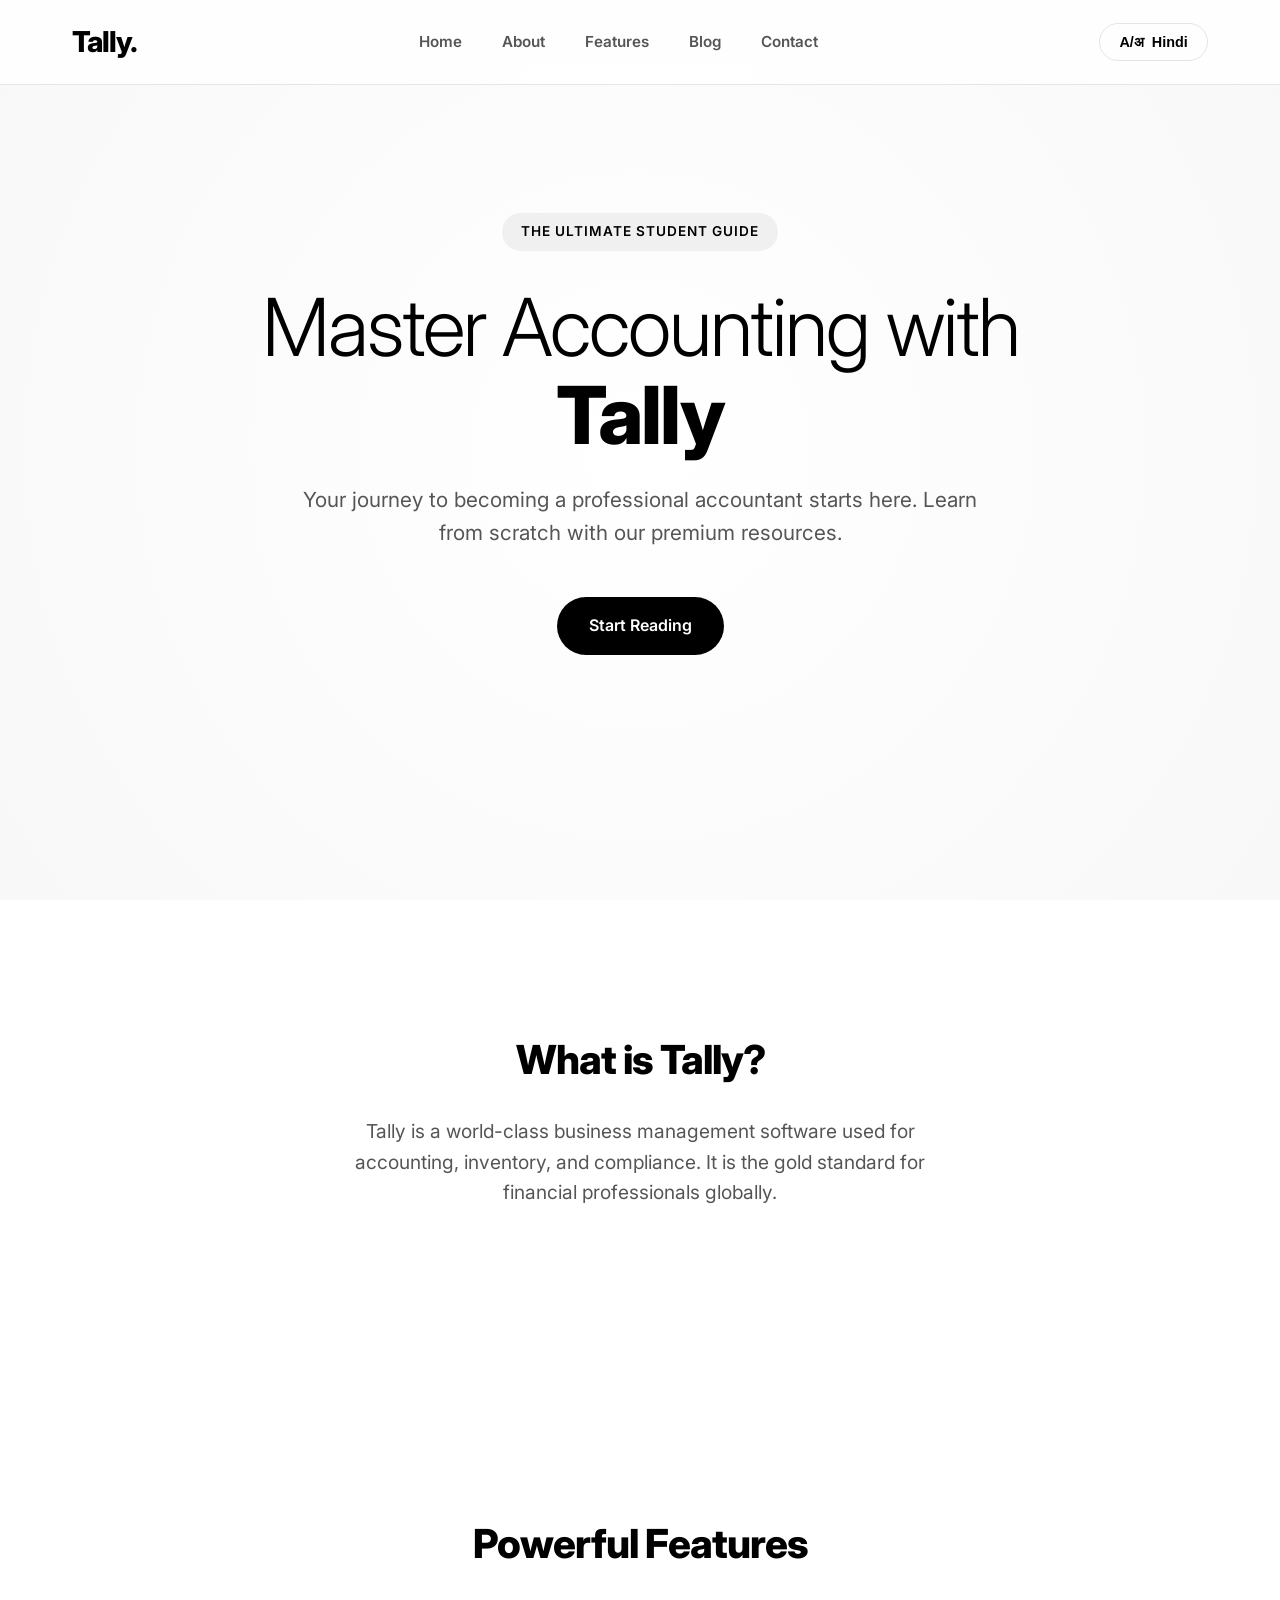
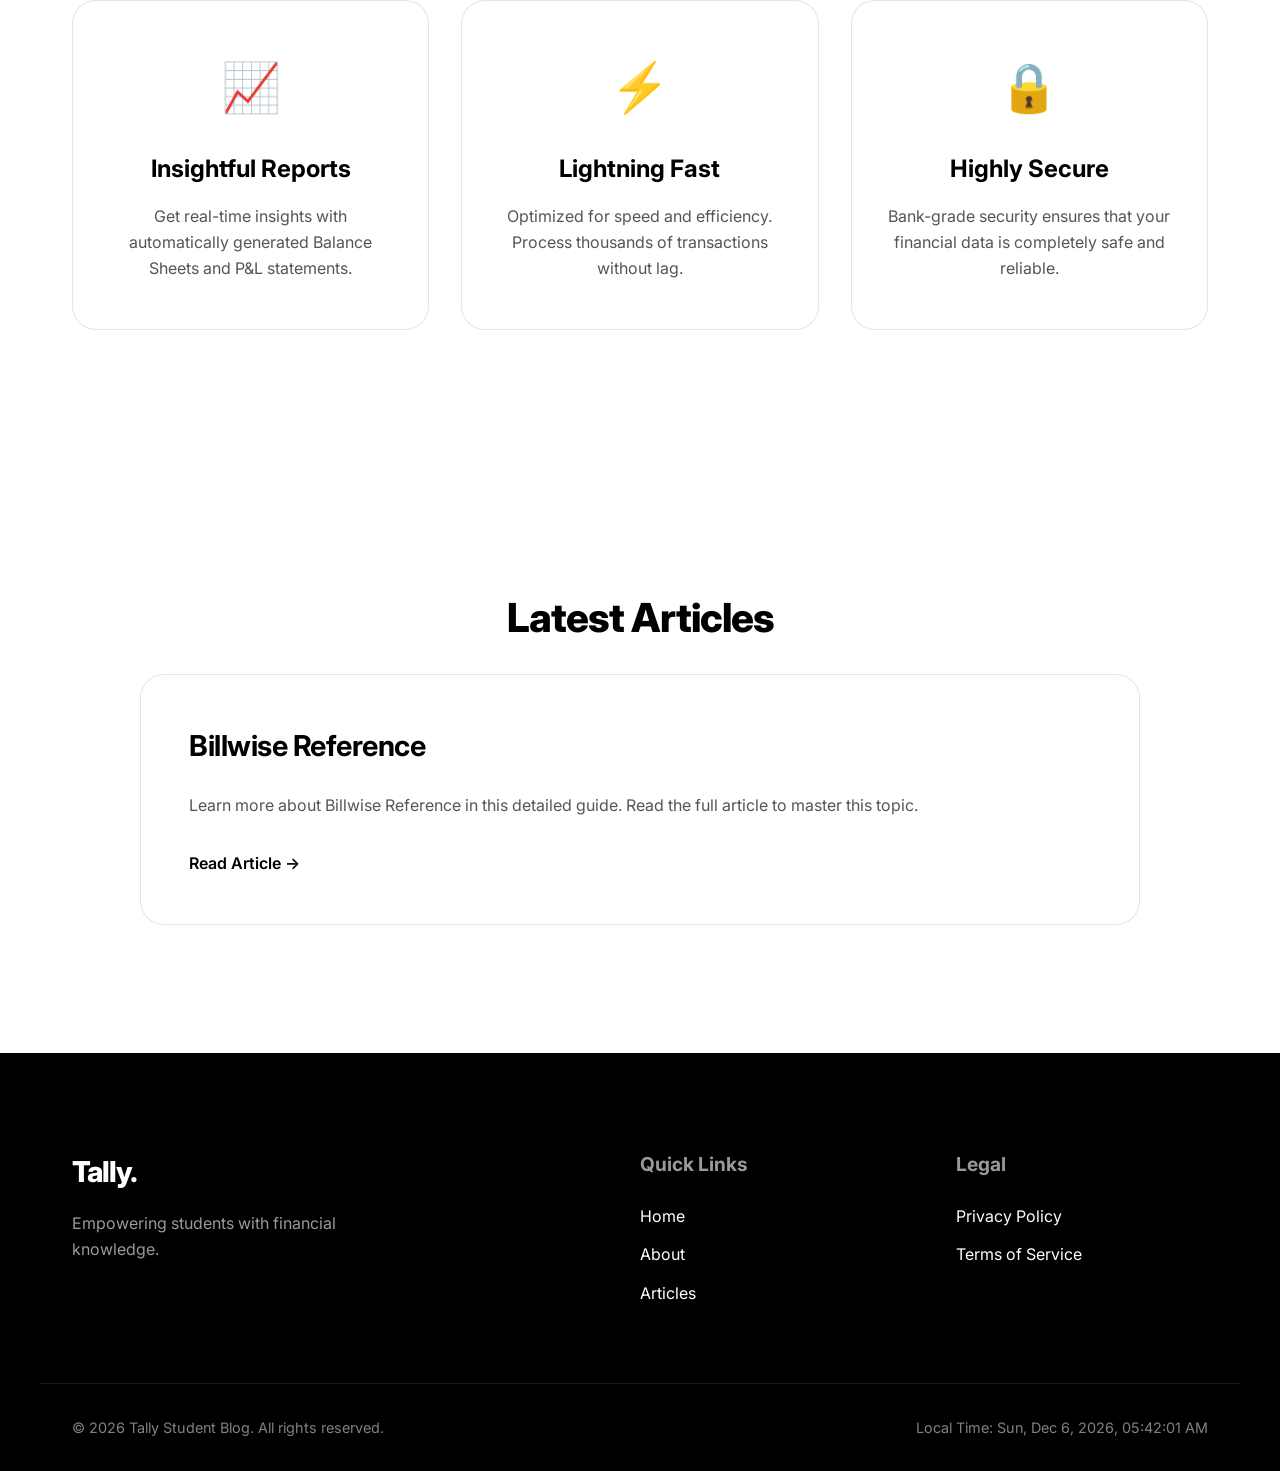
==== commit 1daae566: "Published new blog post via PageIt" ====
--- a/index.html
+++ b/index.html
@@ -96,6 +96,19 @@
                 <div class="blog-grid">
                     <!-- NAYE BLOG CARDS YAHAN AAYENGE -->
                     <!-- PAGEIT_AUTO_INJECT_START -->
+                        <article class="blog-card glass" onclick="window.location.href='billwise-reference.html'" style="cursor: pointer; position: relative; z-index: 50;">
+                            <h3 class="lang-en">Billwise Reference</h3>
+                            <h3 class="lang-hi hidden">Billwise Reference</h3>
+                            <div class="blog-content lang-en">
+                                <p>Learn more about Billwise Reference in this detailed guide. Read the full article to master this topic.</p>
+                            </div>
+                            <div class="blog-content lang-hi hidden">
+                                <p>इस विस्तृत मार्गदर्शिका में Billwise Reference के बारे में अधिक जानें। इस विषय में महारत हासिल करने के लिए पूरा लेख पढ़ें।</p>
+                            </div>
+                            <a href="billwise-reference.html" class="read-more lang-en" style="position: relative; z-index: 100; pointer-events: auto;">Read Article &rarr;</a>
+                            <a href="billwise-reference.html" class="read-more lang-hi hidden" style="position: relative; z-index: 100; pointer-events: auto;">लेख पढ़ें &rarr;</a>
+                        </article>
+                        
                     <!-- PAGEIT_AUTO_INJECT_END -->
 
                     <!-- TEMPLATE ENGINE FOR CARDS -->
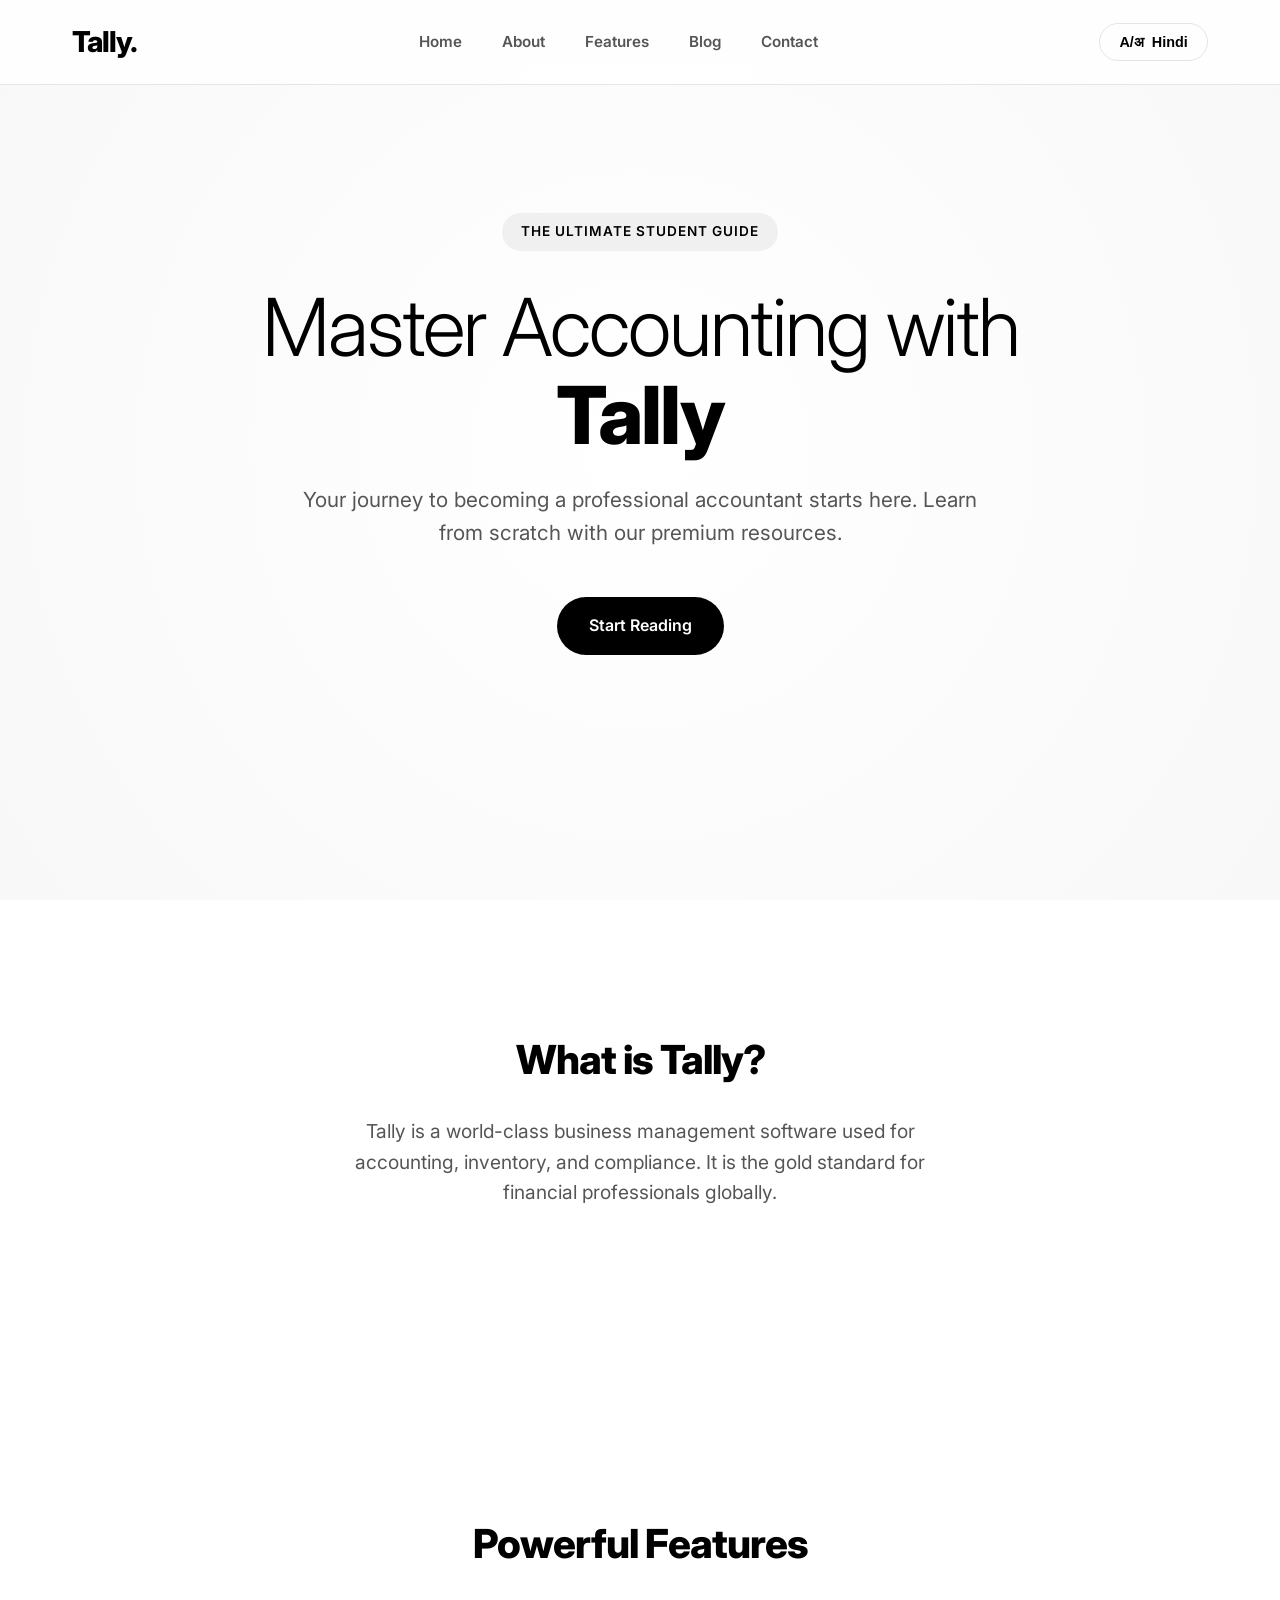
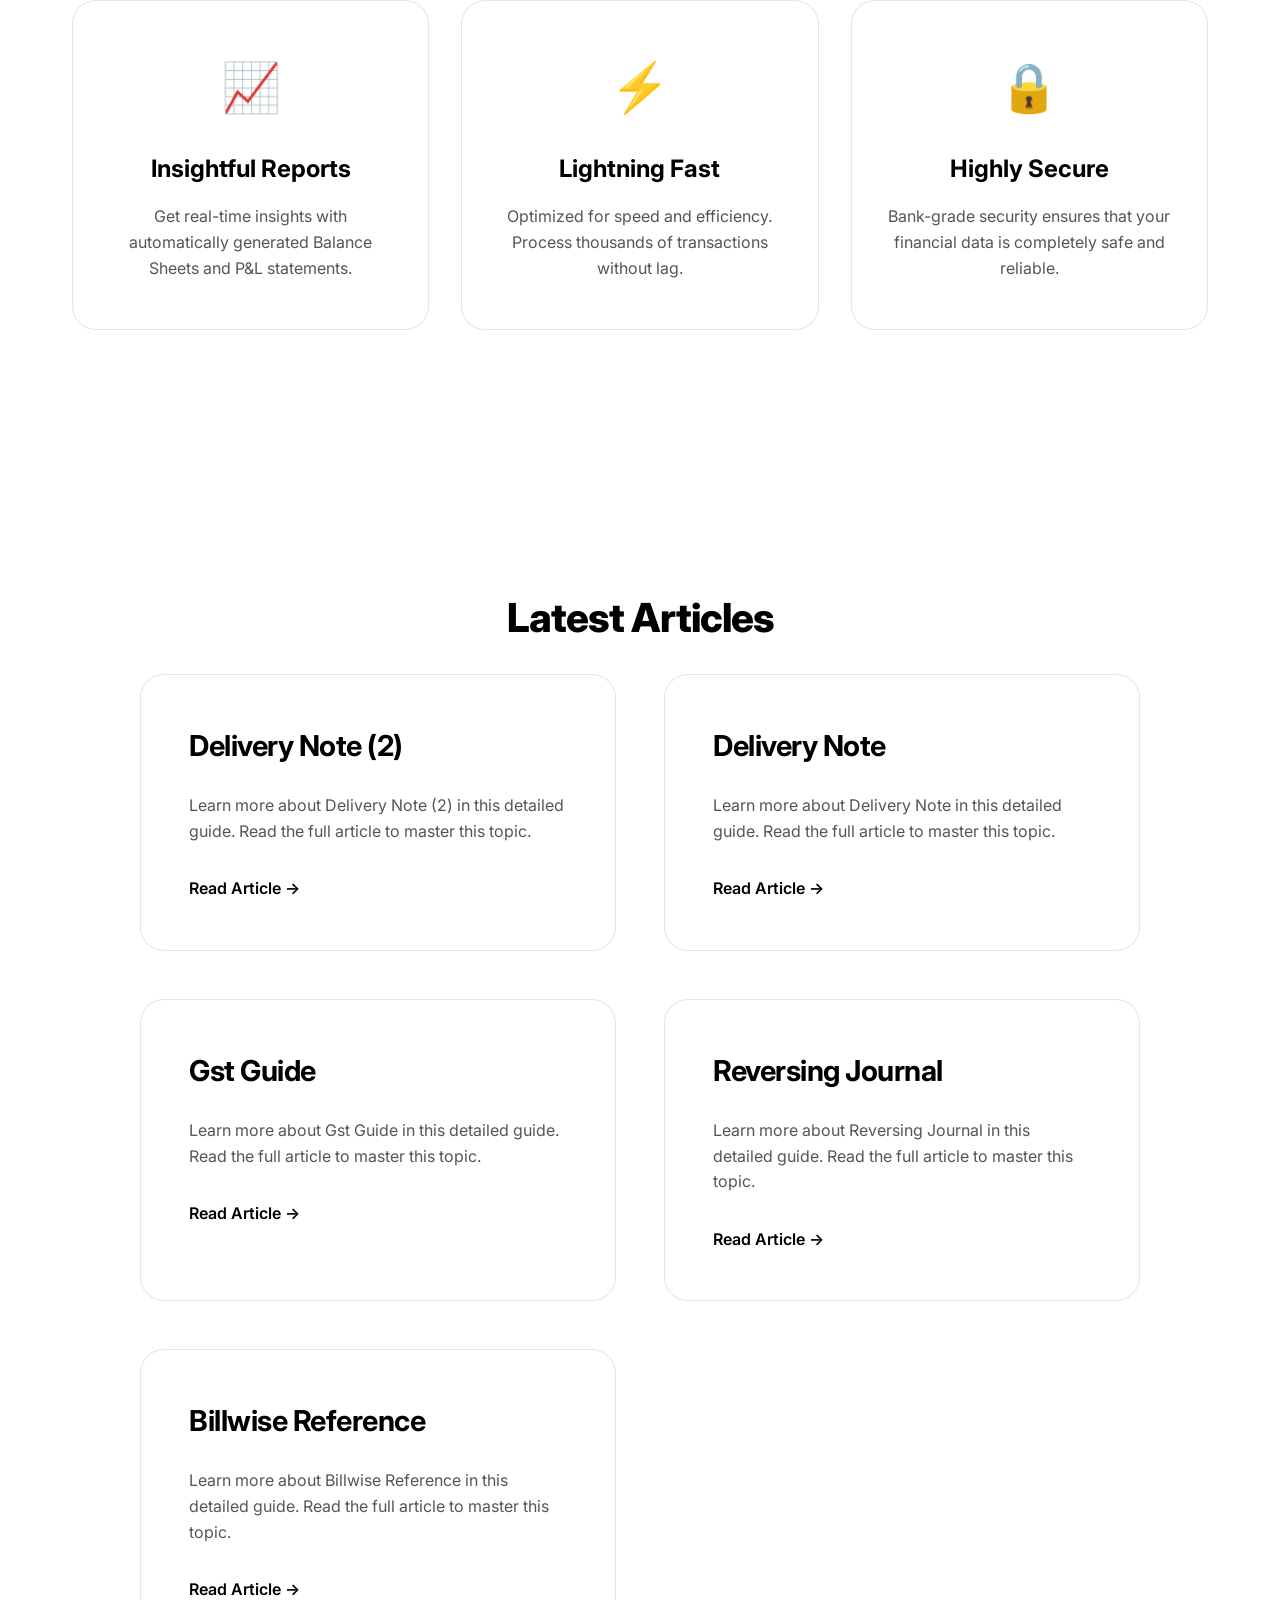
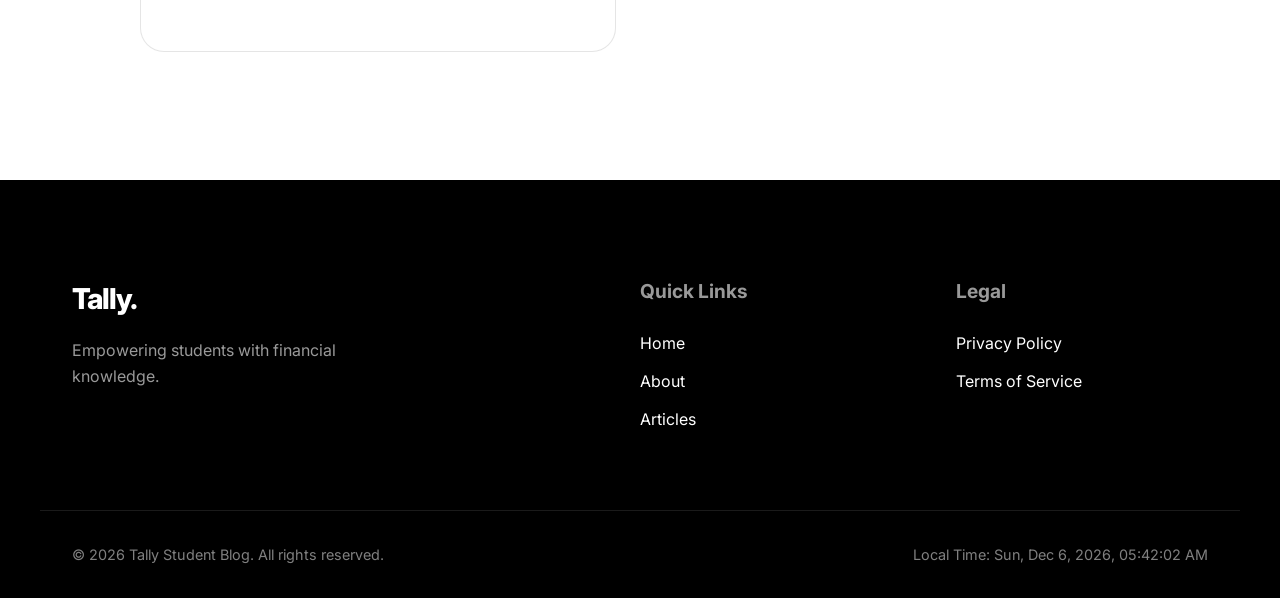
==== commit d2c7bd93: "Published new blog post via PageIt" ====
--- a/index.html
+++ b/index.html
@@ -96,6 +96,58 @@
                 <div class="blog-grid">
                     <!-- NAYE BLOG CARDS YAHAN AAYENGE -->
                     <!-- PAGEIT_AUTO_INJECT_START -->
+                        <article class="blog-card glass" onclick="window.location.href='delivery-note-(2).html'" style="cursor: pointer; position: relative; z-index: 50;">
+                            <h3 class="lang-en">Delivery Note (2)</h3>
+                            <h3 class="lang-hi hidden">Delivery Note (2)</h3>
+                            <div class="blog-content lang-en">
+                                <p>Learn more about Delivery Note (2) in this detailed guide. Read the full article to master this topic.</p>
+                            </div>
+                            <div class="blog-content lang-hi hidden">
+                                <p>इस विस्तृत मार्गदर्शिका में Delivery Note (2) के बारे में अधिक जानें। इस विषय में महारत हासिल करने के लिए पूरा लेख पढ़ें।</p>
+                            </div>
+                            <a href="delivery-note-(2).html" class="read-more lang-en" style="position: relative; z-index: 100; pointer-events: auto;">Read Article &rarr;</a>
+                            <a href="delivery-note-(2).html" class="read-more lang-hi hidden" style="position: relative; z-index: 100; pointer-events: auto;">लेख पढ़ें &rarr;</a>
+                        </article>
+                        
+                        <article class="blog-card glass" onclick="window.location.href='delivery-note.html'" style="cursor: pointer; position: relative; z-index: 50;">
+                            <h3 class="lang-en">Delivery Note</h3>
+                            <h3 class="lang-hi hidden">Delivery Note</h3>
+                            <div class="blog-content lang-en">
+                                <p>Learn more about Delivery Note in this detailed guide. Read the full article to master this topic.</p>
+                            </div>
+                            <div class="blog-content lang-hi hidden">
+                                <p>इस विस्तृत मार्गदर्शिका में Delivery Note के बारे में अधिक जानें। इस विषय में महारत हासिल करने के लिए पूरा लेख पढ़ें।</p>
+                            </div>
+                            <a href="delivery-note.html" class="read-more lang-en" style="position: relative; z-index: 100; pointer-events: auto;">Read Article &rarr;</a>
+                            <a href="delivery-note.html" class="read-more lang-hi hidden" style="position: relative; z-index: 100; pointer-events: auto;">लेख पढ़ें &rarr;</a>
+                        </article>
+                        
+                        <article class="blog-card glass" onclick="window.location.href='gst-guide.html'" style="cursor: pointer; position: relative; z-index: 50;">
+                            <h3 class="lang-en">Gst Guide</h3>
+                            <h3 class="lang-hi hidden">Gst Guide</h3>
+                            <div class="blog-content lang-en">
+                                <p>Learn more about Gst Guide in this detailed guide. Read the full article to master this topic.</p>
+                            </div>
+                            <div class="blog-content lang-hi hidden">
+                                <p>इस विस्तृत मार्गदर्शिका में Gst Guide के बारे में अधिक जानें। इस विषय में महारत हासिल करने के लिए पूरा लेख पढ़ें।</p>
+                            </div>
+                            <a href="gst-guide.html" class="read-more lang-en" style="position: relative; z-index: 100; pointer-events: auto;">Read Article &rarr;</a>
+                            <a href="gst-guide.html" class="read-more lang-hi hidden" style="position: relative; z-index: 100; pointer-events: auto;">लेख पढ़ें &rarr;</a>
+                        </article>
+                        
+                        <article class="blog-card glass" onclick="window.location.href='reversing-journal.html'" style="cursor: pointer; position: relative; z-index: 50;">
+                            <h3 class="lang-en">Reversing Journal</h3>
+                            <h3 class="lang-hi hidden">Reversing Journal</h3>
+                            <div class="blog-content lang-en">
+                                <p>Learn more about Reversing Journal in this detailed guide. Read the full article to master this topic.</p>
+                            </div>
+                            <div class="blog-content lang-hi hidden">
+                                <p>इस विस्तृत मार्गदर्शिका में Reversing Journal के बारे में अधिक जानें। इस विषय में महारत हासिल करने के लिए पूरा लेख पढ़ें।</p>
+                            </div>
+                            <a href="reversing-journal.html" class="read-more lang-en" style="position: relative; z-index: 100; pointer-events: auto;">Read Article &rarr;</a>
+                            <a href="reversing-journal.html" class="read-more lang-hi hidden" style="position: relative; z-index: 100; pointer-events: auto;">लेख पढ़ें &rarr;</a>
+                        </article>
+                        
                         <article class="blog-card glass" onclick="window.location.href='billwise-reference.html'" style="cursor: pointer; position: relative; z-index: 50;">
                             <h3 class="lang-en">Billwise Reference</h3>
                             <h3 class="lang-hi hidden">Billwise Reference</h3>
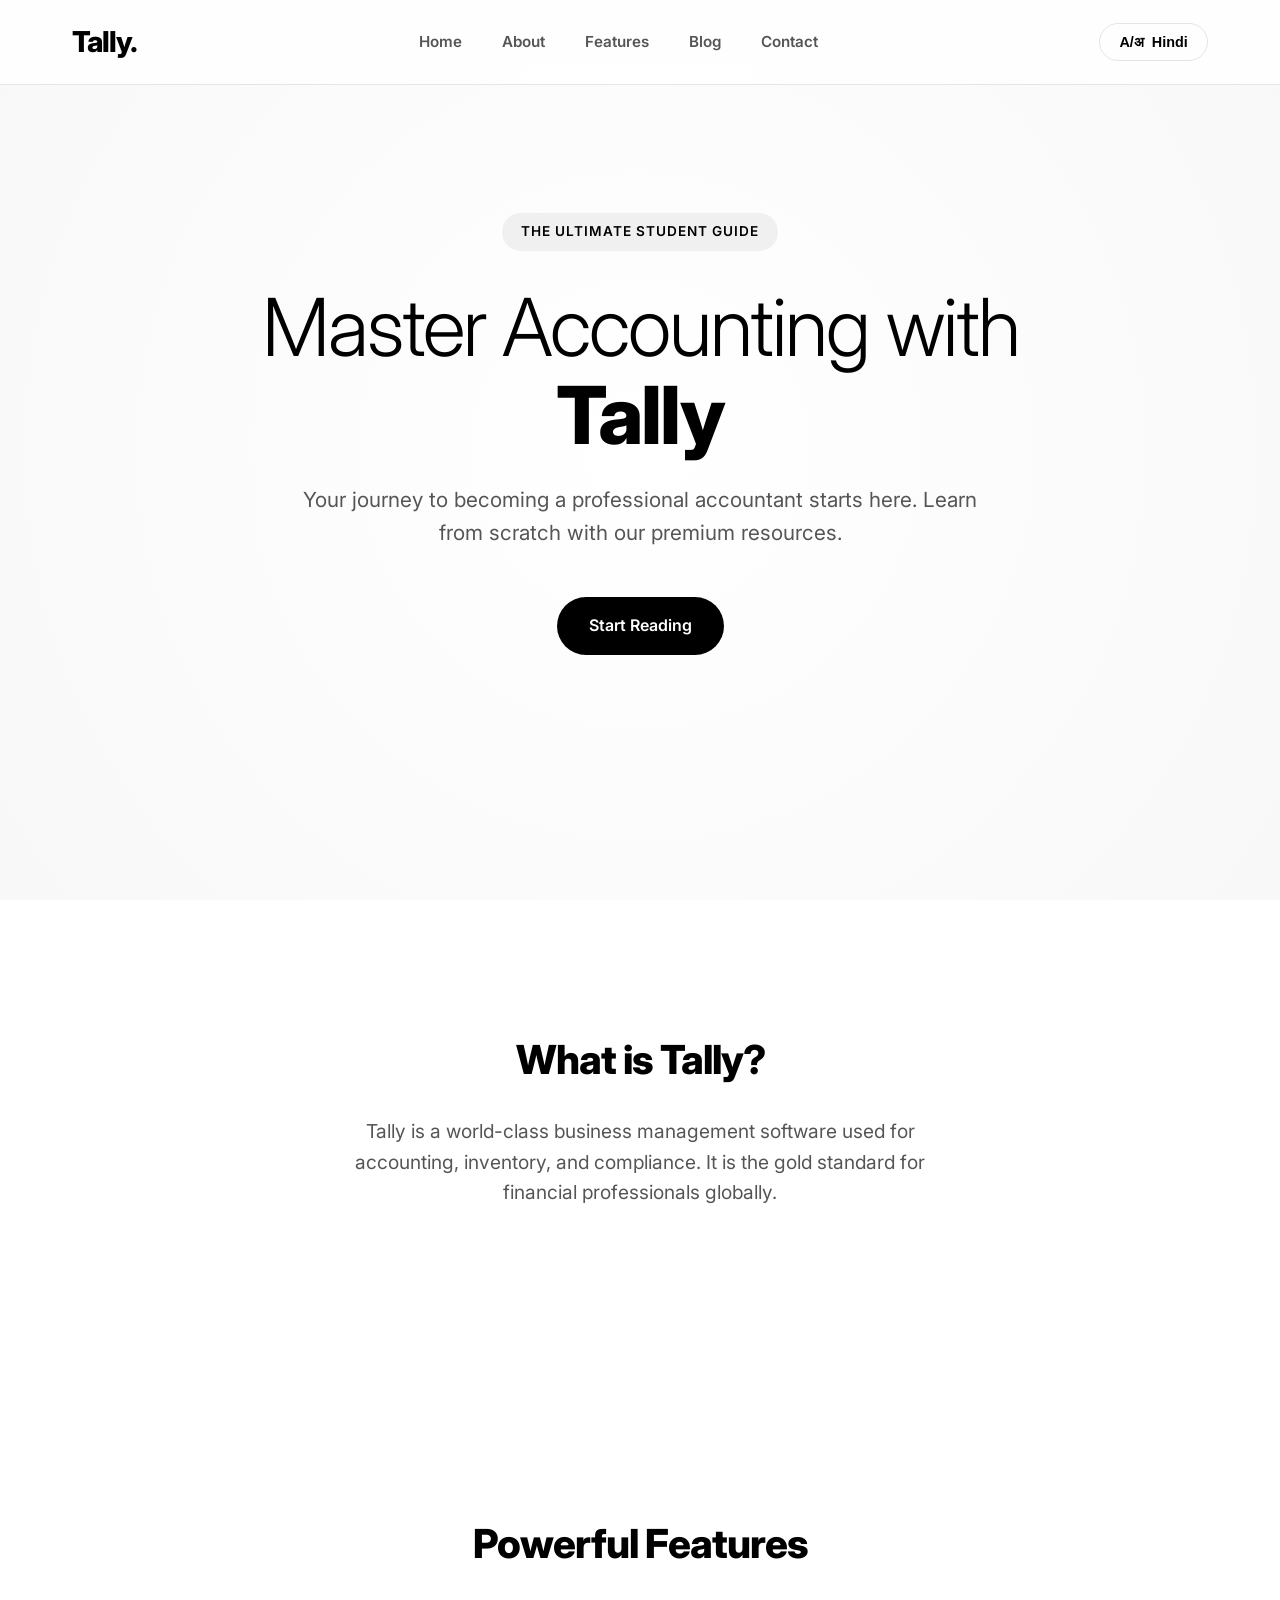
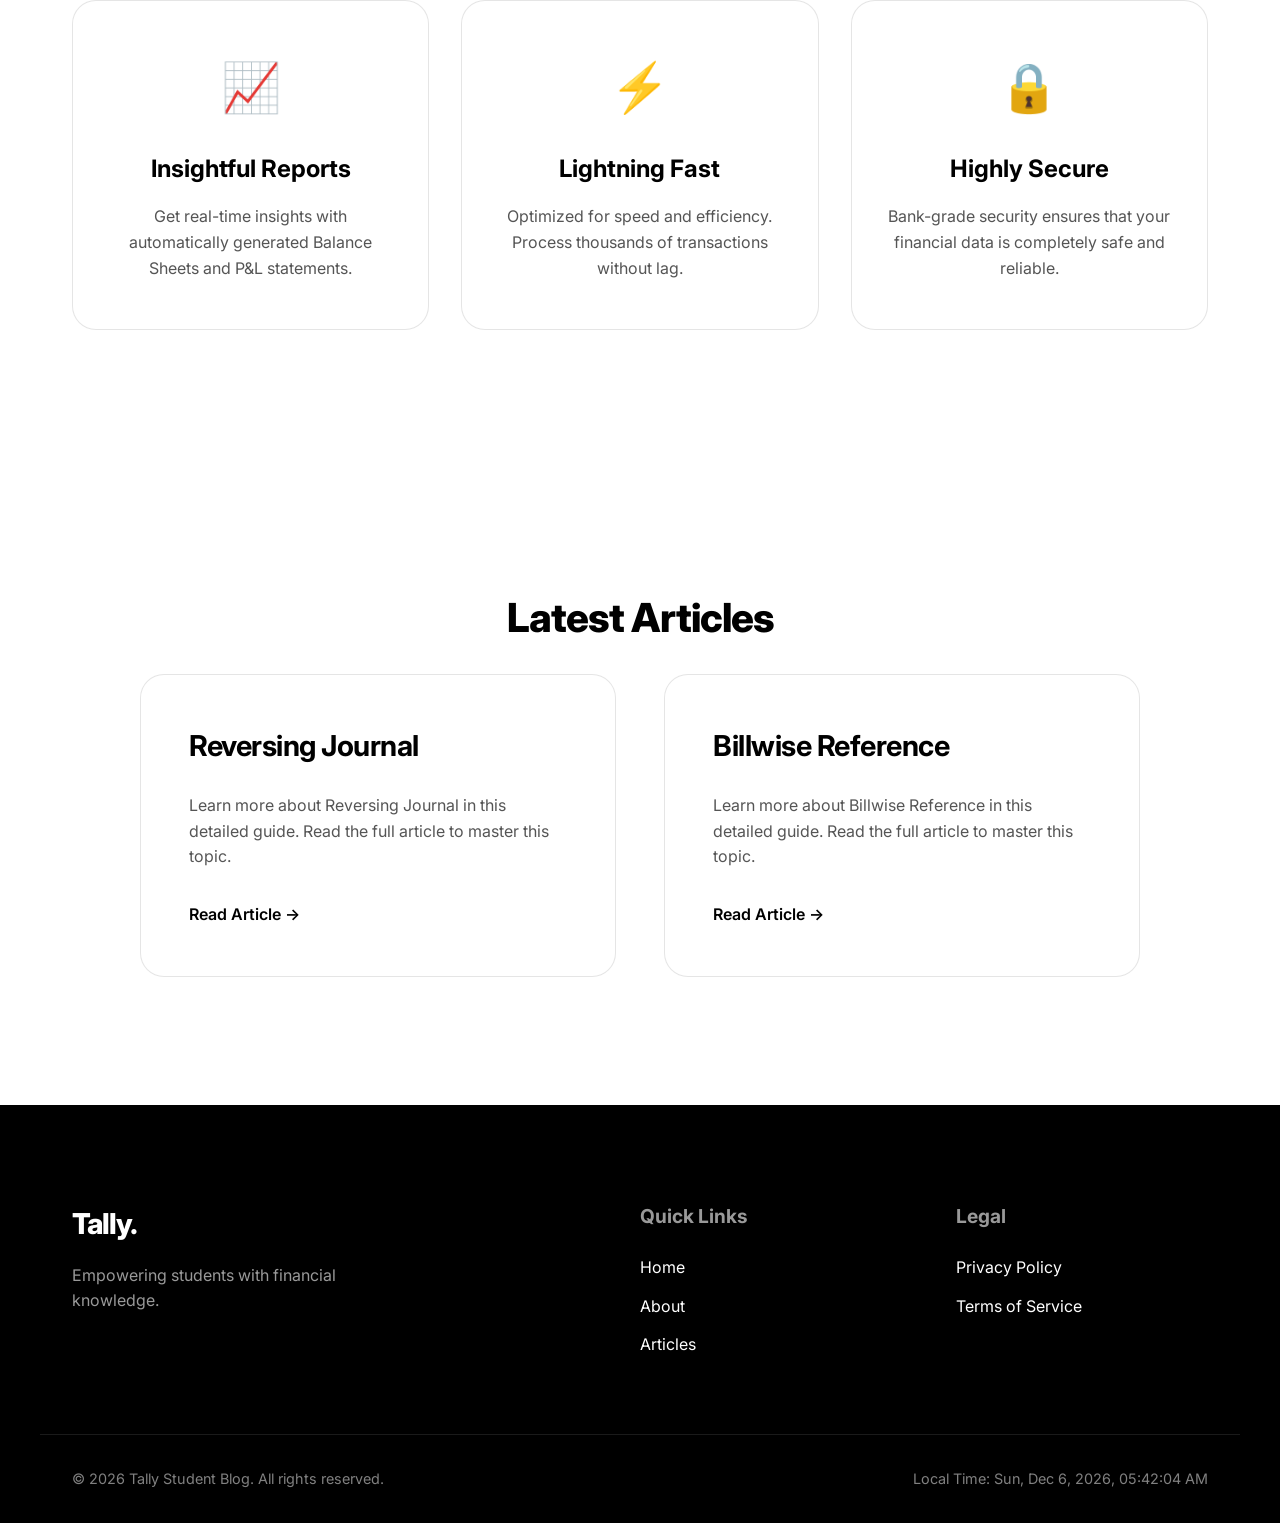
==== commit 171a04da: "Deleted blog post: gst-guide.html" ====
--- a/index.html
+++ b/index.html
@@ -96,44 +96,7 @@
                 <div class="blog-grid">
                     <!-- NAYE BLOG CARDS YAHAN AAYENGE -->
                     <!-- PAGEIT_AUTO_INJECT_START -->
-                        <article class="blog-card glass" onclick="window.location.href='delivery-note-(2).html'" style="cursor: pointer; position: relative; z-index: 50;">
-                            <h3 class="lang-en">Delivery Note (2)</h3>
-                            <h3 class="lang-hi hidden">Delivery Note (2)</h3>
-                            <div class="blog-content lang-en">
-                                <p>Learn more about Delivery Note (2) in this detailed guide. Read the full article to master this topic.</p>
-                            </div>
-                            <div class="blog-content lang-hi hidden">
-                                <p>इस विस्तृत मार्गदर्शिका में Delivery Note (2) के बारे में अधिक जानें। इस विषय में महारत हासिल करने के लिए पूरा लेख पढ़ें।</p>
-                            </div>
-                            <a href="delivery-note-(2).html" class="read-more lang-en" style="position: relative; z-index: 100; pointer-events: auto;">Read Article &rarr;</a>
-                            <a href="delivery-note-(2).html" class="read-more lang-hi hidden" style="position: relative; z-index: 100; pointer-events: auto;">लेख पढ़ें &rarr;</a>
-                        </article>
-                        
-                        <article class="blog-card glass" onclick="window.location.href='delivery-note.html'" style="cursor: pointer; position: relative; z-index: 50;">
-                            <h3 class="lang-en">Delivery Note</h3>
-                            <h3 class="lang-hi hidden">Delivery Note</h3>
-                            <div class="blog-content lang-en">
-                                <p>Learn more about Delivery Note in this detailed guide. Read the full article to master this topic.</p>
-                            </div>
-                            <div class="blog-content lang-hi hidden">
-                                <p>इस विस्तृत मार्गदर्शिका में Delivery Note के बारे में अधिक जानें। इस विषय में महारत हासिल करने के लिए पूरा लेख पढ़ें।</p>
-                            </div>
-                            <a href="delivery-note.html" class="read-more lang-en" style="position: relative; z-index: 100; pointer-events: auto;">Read Article &rarr;</a>
-                            <a href="delivery-note.html" class="read-more lang-hi hidden" style="position: relative; z-index: 100; pointer-events: auto;">लेख पढ़ें &rarr;</a>
-                        </article>
-                        
-                        <article class="blog-card glass" onclick="window.location.href='gst-guide.html'" style="cursor: pointer; position: relative; z-index: 50;">
-                            <h3 class="lang-en">Gst Guide</h3>
-                            <h3 class="lang-hi hidden">Gst Guide</h3>
-                            <div class="blog-content lang-en">
-                                <p>Learn more about Gst Guide in this detailed guide. Read the full article to master this topic.</p>
-                            </div>
-                            <div class="blog-content lang-hi hidden">
-                                <p>इस विस्तृत मार्गदर्शिका में Gst Guide के बारे में अधिक जानें। इस विषय में महारत हासिल करने के लिए पूरा लेख पढ़ें।</p>
-                            </div>
-                            <a href="gst-guide.html" class="read-more lang-en" style="position: relative; z-index: 100; pointer-events: auto;">Read Article &rarr;</a>
-                            <a href="gst-guide.html" class="read-more lang-hi hidden" style="position: relative; z-index: 100; pointer-events: auto;">लेख पढ़ें &rarr;</a>
-                        </article>
+                        
                         
                         <article class="blog-card glass" onclick="window.location.href='reversing-journal.html'" style="cursor: pointer; position: relative; z-index: 50;">
                             <h3 class="lang-en">Reversing Journal</h3>
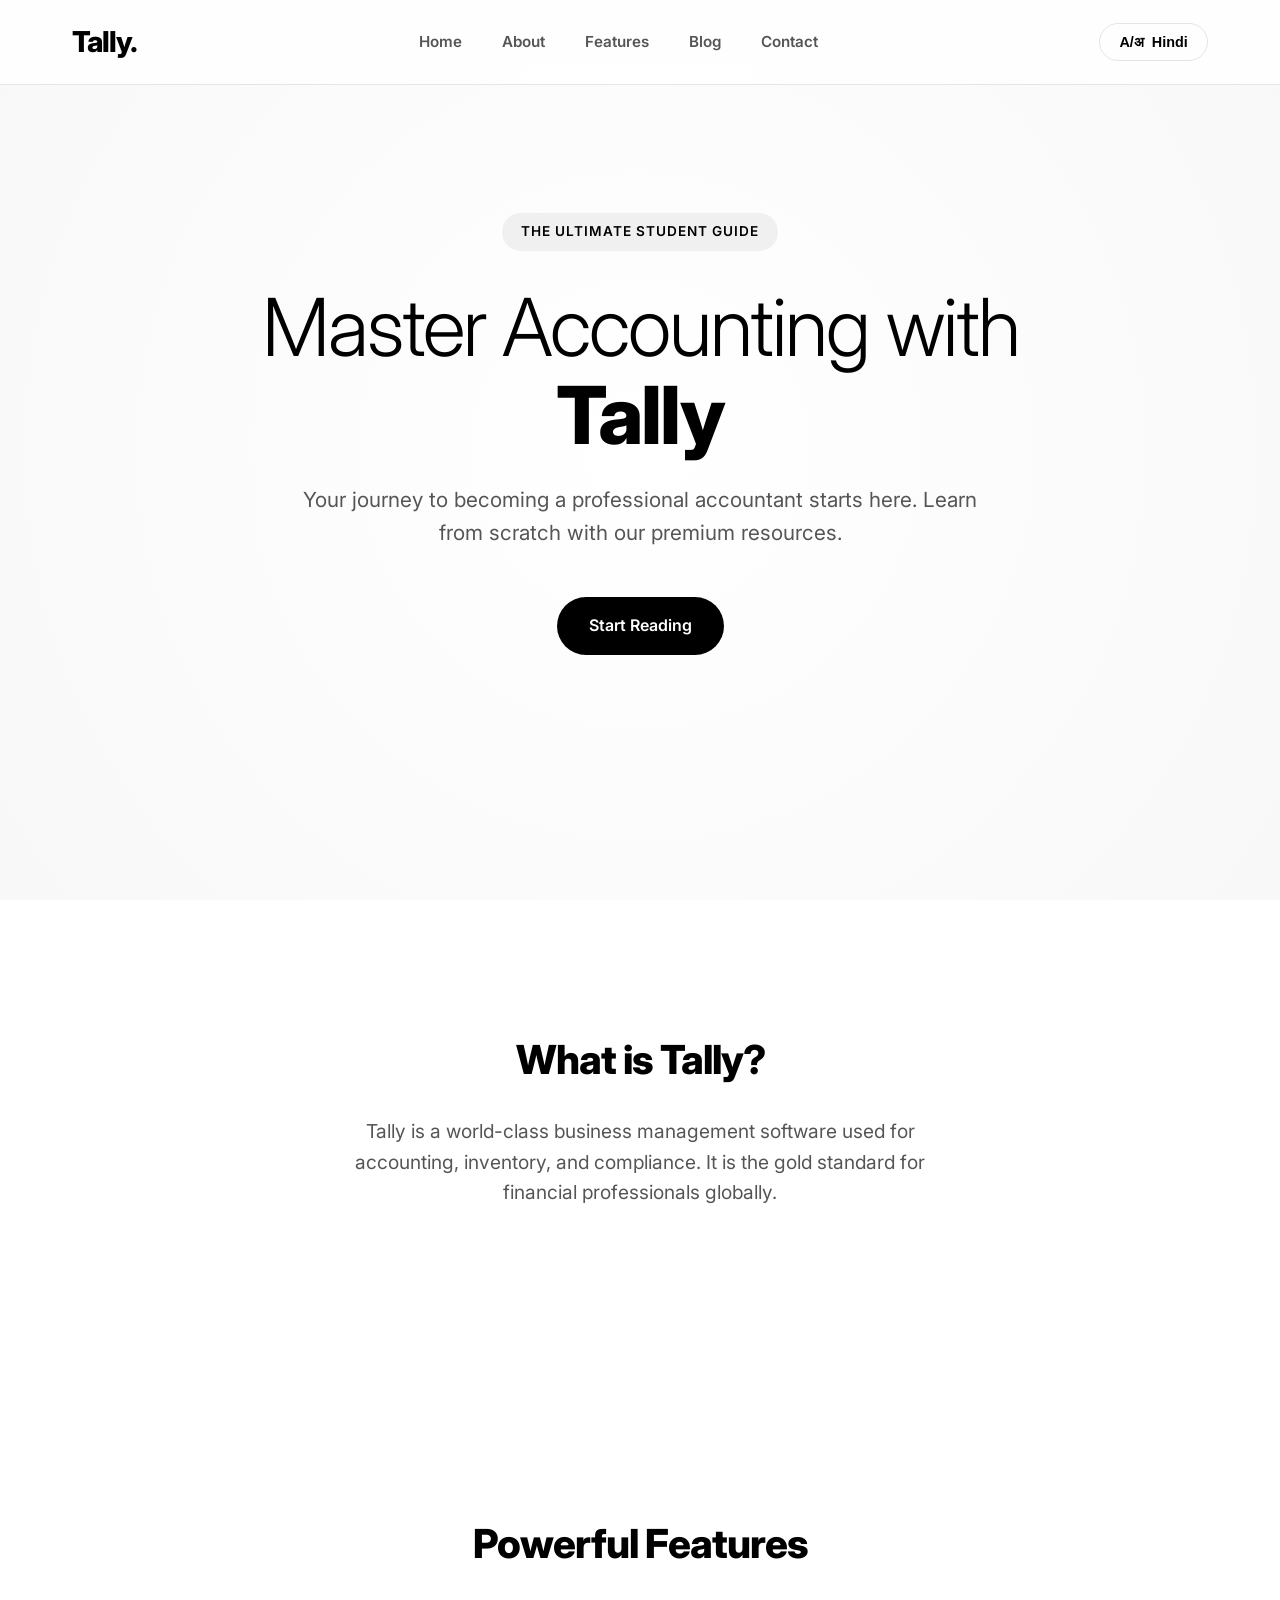
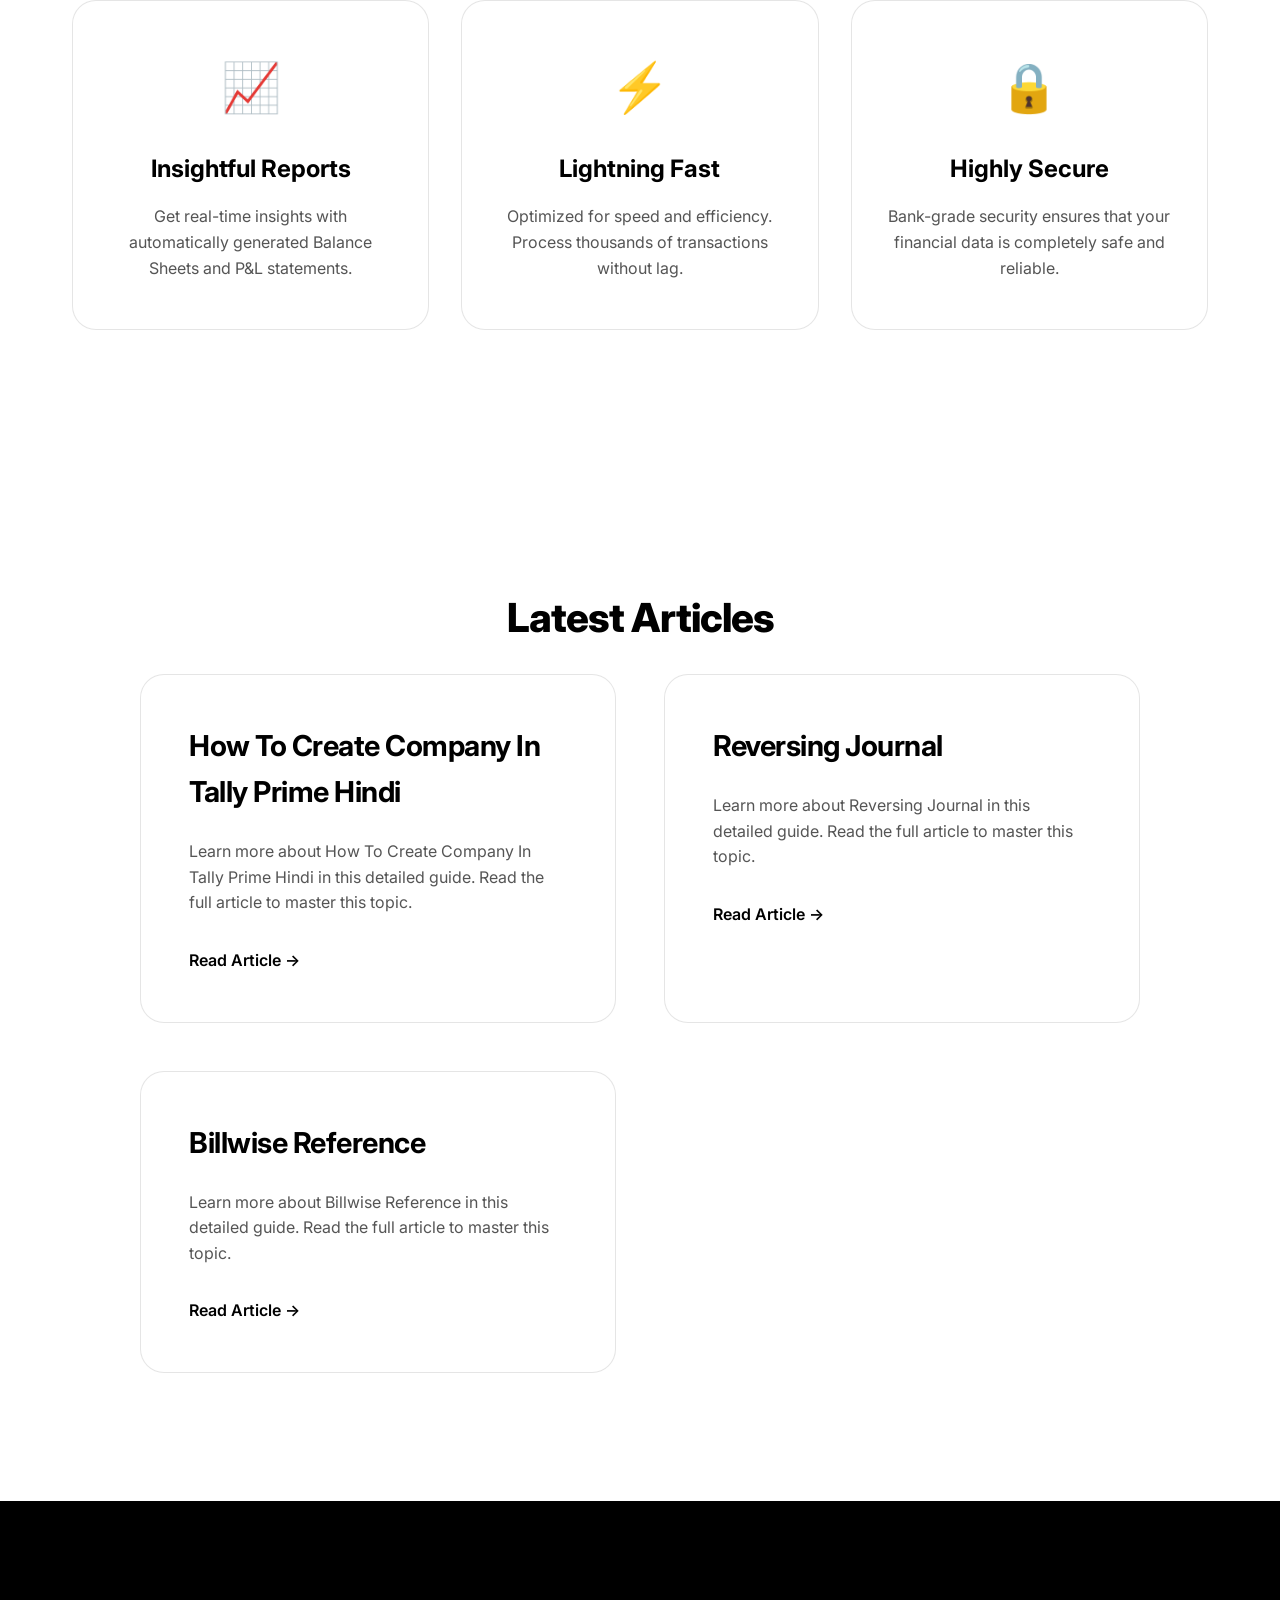
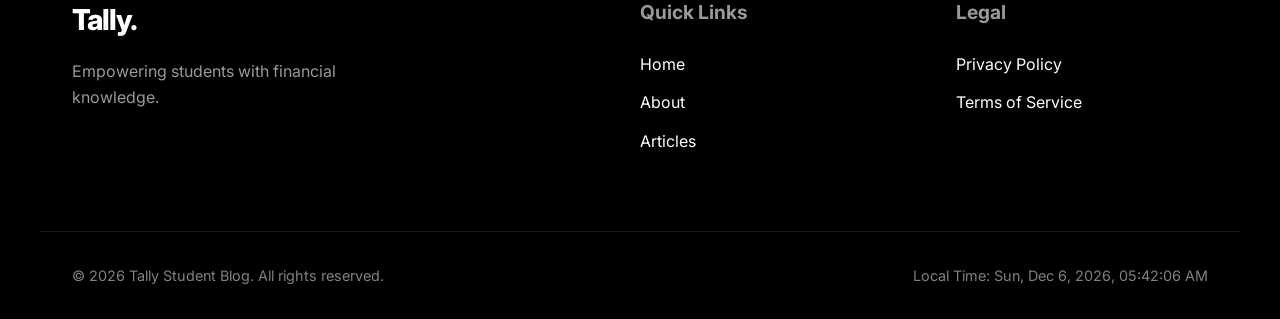
==== commit 84d4a980: "Published new blog post via PageIt" ====
--- a/index.html
+++ b/index.html
@@ -96,6 +96,19 @@
                 <div class="blog-grid">
                     <!-- NAYE BLOG CARDS YAHAN AAYENGE -->
                     <!-- PAGEIT_AUTO_INJECT_START -->
+                        <article class="blog-card glass" onclick="window.location.href='how-to-create-company-in-tally-prime-hindi.html'" style="cursor: pointer; position: relative; z-index: 50;">
+                            <h3 class="lang-en">How To Create Company In Tally Prime Hindi</h3>
+                            <h3 class="lang-hi hidden">How To Create Company In Tally Prime Hindi</h3>
+                            <div class="blog-content lang-en">
+                                <p>Learn more about How To Create Company In Tally Prime Hindi in this detailed guide. Read the full article to master this topic.</p>
+                            </div>
+                            <div class="blog-content lang-hi hidden">
+                                <p>इस विस्तृत मार्गदर्शिका में How To Create Company In Tally Prime Hindi के बारे में अधिक जानें। इस विषय में महारत हासिल करने के लिए पूरा लेख पढ़ें।</p>
+                            </div>
+                            <a href="how-to-create-company-in-tally-prime-hindi.html" class="read-more lang-en" style="position: relative; z-index: 100; pointer-events: auto;">Read Article &rarr;</a>
+                            <a href="how-to-create-company-in-tally-prime-hindi.html" class="read-more lang-hi hidden" style="position: relative; z-index: 100; pointer-events: auto;">लेख पढ़ें &rarr;</a>
+                        </article>
+                        
                         
                         
                         <article class="blog-card glass" onclick="window.location.href='reversing-journal.html'" style="cursor: pointer; position: relative; z-index: 50;">
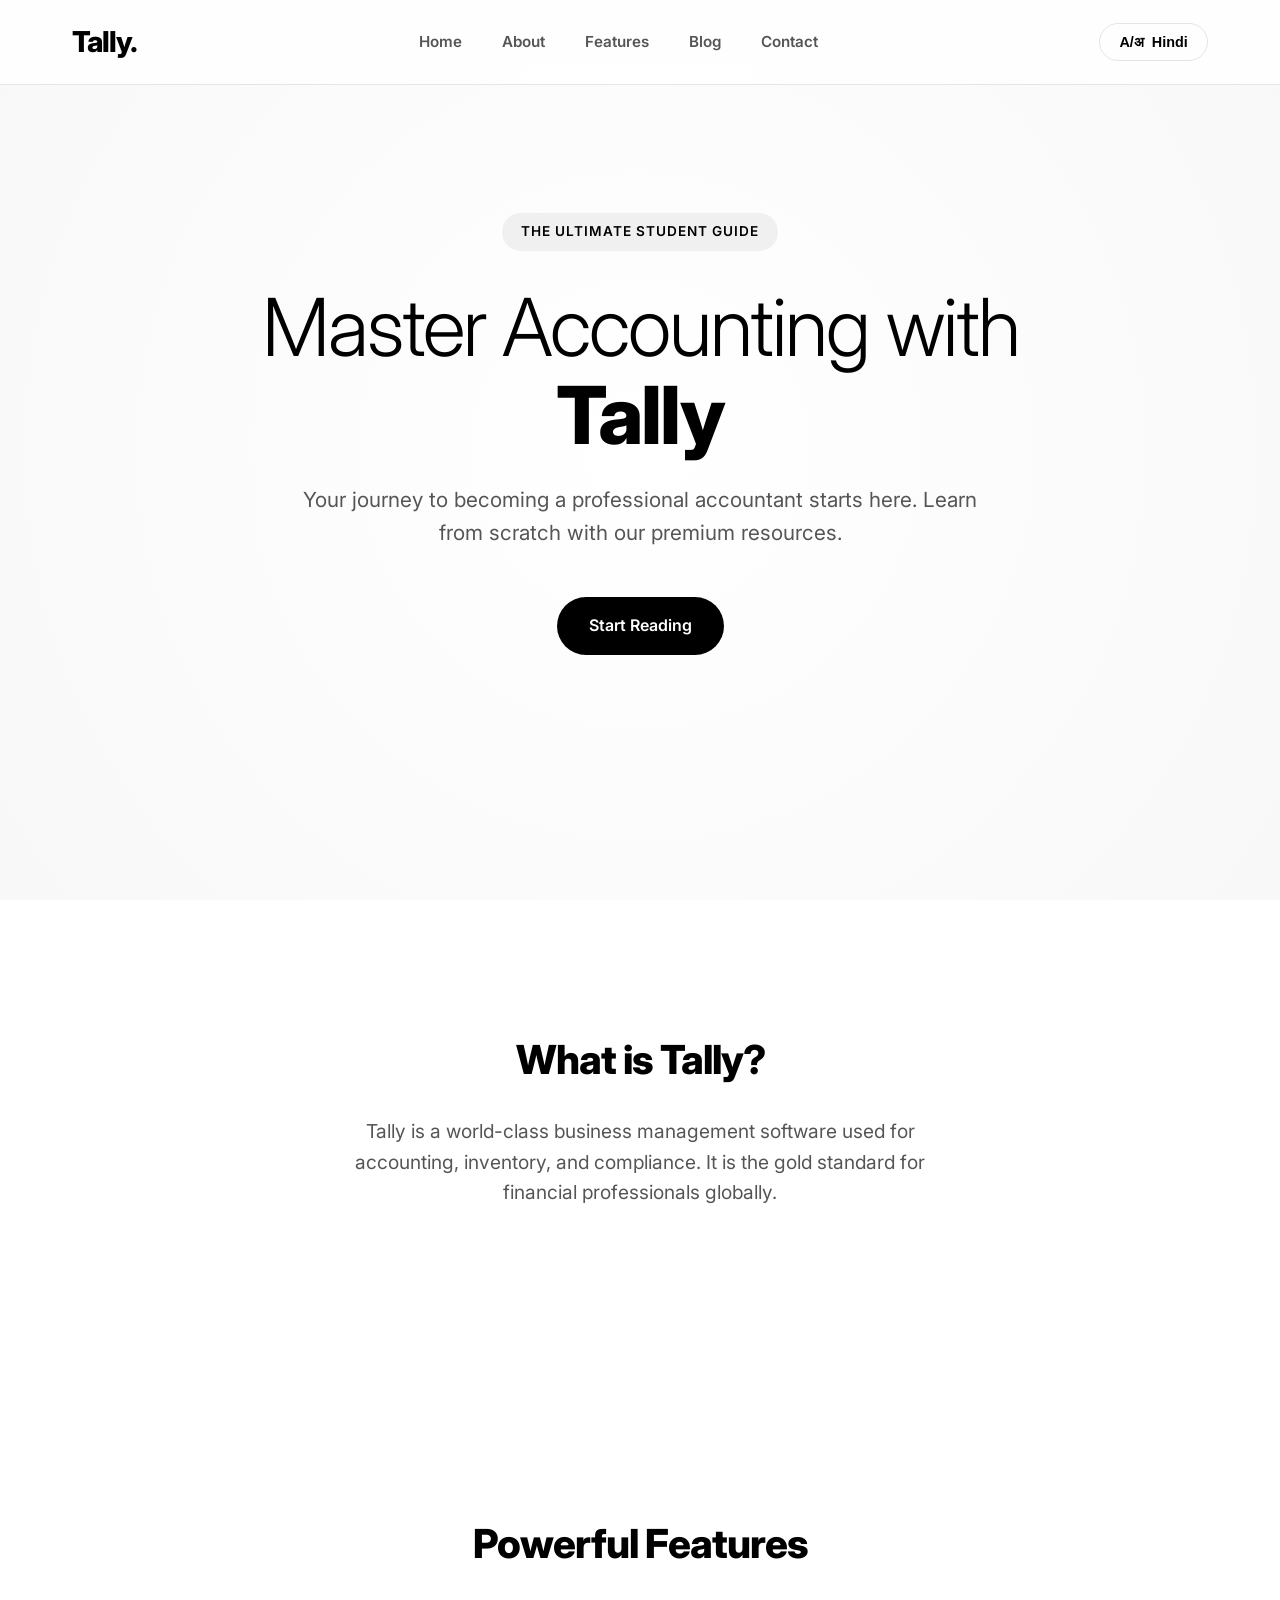
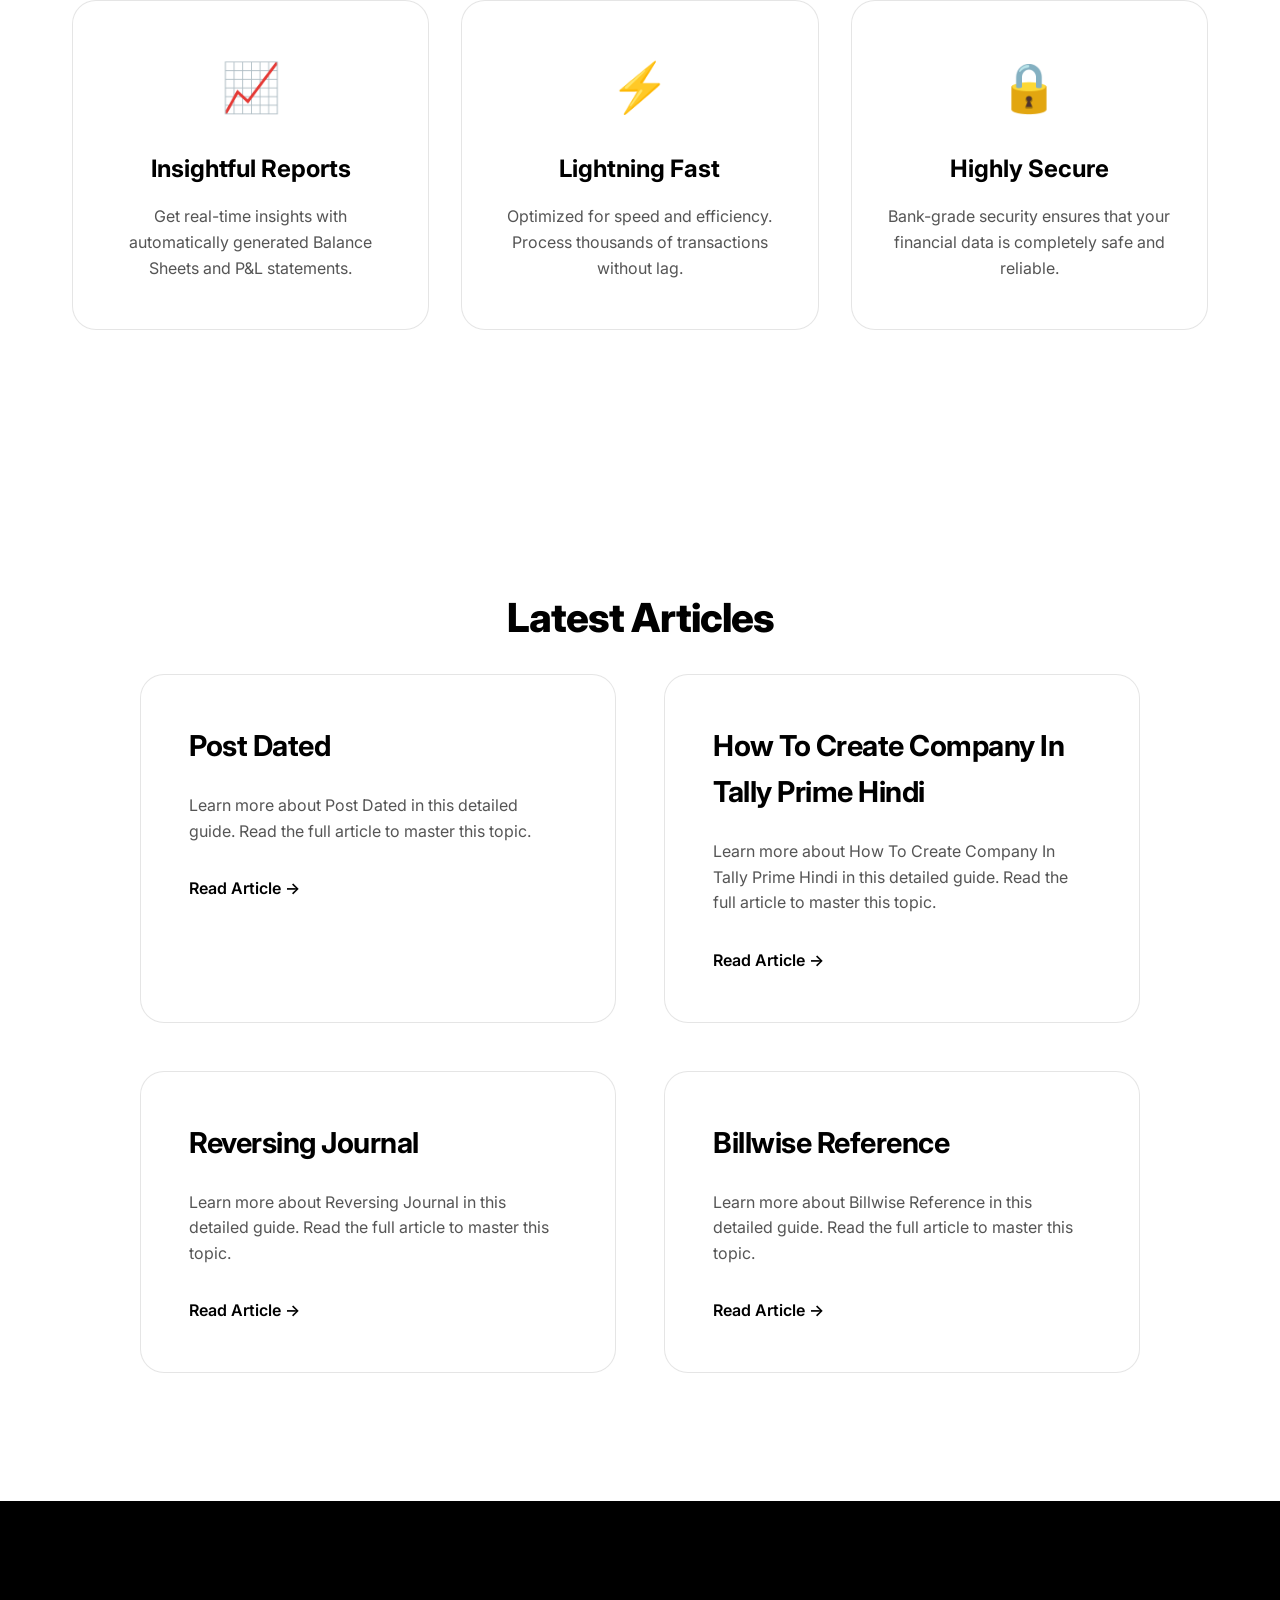
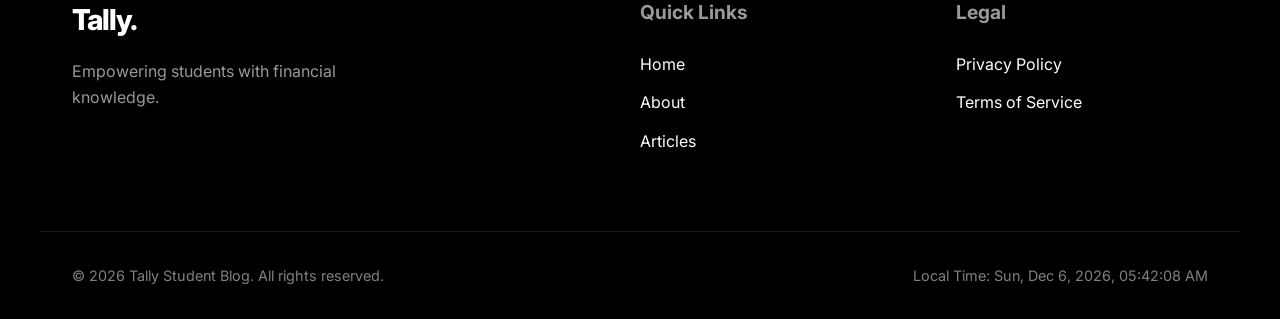
==== commit 61cc9049: "Published new blog post via PageIt" ====
--- a/index.html
+++ b/index.html
@@ -96,6 +96,19 @@
                 <div class="blog-grid">
                     <!-- NAYE BLOG CARDS YAHAN AAYENGE -->
                     <!-- PAGEIT_AUTO_INJECT_START -->
+                        <article class="blog-card glass" onclick="window.location.href='post-dated.html'" style="cursor: pointer; position: relative; z-index: 50;">
+                            <h3 class="lang-en">Post Dated</h3>
+                            <h3 class="lang-hi hidden">Post Dated</h3>
+                            <div class="blog-content lang-en">
+                                <p>Learn more about Post Dated in this detailed guide. Read the full article to master this topic.</p>
+                            </div>
+                            <div class="blog-content lang-hi hidden">
+                                <p>इस विस्तृत मार्गदर्शिका में Post Dated के बारे में अधिक जानें। इस विषय में महारत हासिल करने के लिए पूरा लेख पढ़ें।</p>
+                            </div>
+                            <a href="post-dated.html" class="read-more lang-en" style="position: relative; z-index: 100; pointer-events: auto;">Read Article &rarr;</a>
+                            <a href="post-dated.html" class="read-more lang-hi hidden" style="position: relative; z-index: 100; pointer-events: auto;">लेख पढ़ें &rarr;</a>
+                        </article>
+                        
                         <article class="blog-card glass" onclick="window.location.href='how-to-create-company-in-tally-prime-hindi.html'" style="cursor: pointer; position: relative; z-index: 50;">
                             <h3 class="lang-en">How To Create Company In Tally Prime Hindi</h3>
                             <h3 class="lang-hi hidden">How To Create Company In Tally Prime Hindi</h3>
